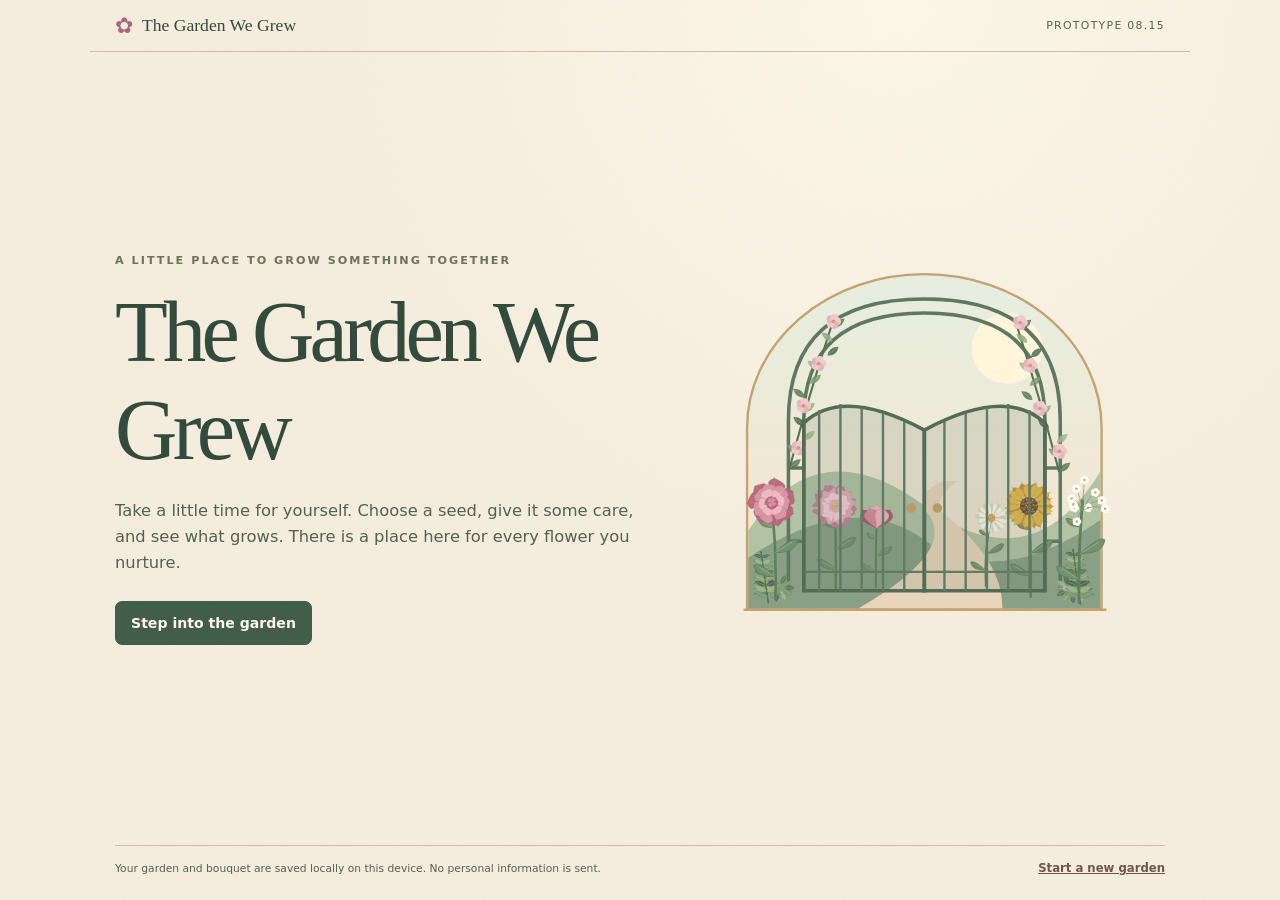
==== index.html @ 48869945 "Prototype 8.15: immediate paper preview and stable wrap rendering" ====
<!doctype html>
<html lang="en">
<head>
<meta charset="utf-8">
<meta name="viewport" content="width=device-width,initial-scale=1,viewport-fit=cover">
<meta name="theme-color" content="#f5edde">
<title>The Garden We Grew</title>
<link rel="stylesheet" href="styles/garden.css?v=8.9">
<link rel="stylesheet" href="styles/scenery.css?v=8.11">
<link rel="stylesheet" href="styles/greenhouse.css?v=8.15">
<link rel="stylesheet" href="styles/finale.css?v=8.14">
<link rel="stylesheet" href="styles/polish.css?v=8.2">
<script defer src="garden-model.js?v=8.15"></script>
<script defer src="garden-landscape.js?v=5"></script>
<script defer src="garden-scenes.js?v=8.14"></script>
<script defer src="garden.js?v=8.15"></script>
</head>
<body>
<header class="masthead"><span class="monogram" aria-hidden="true">✿</span><span data-copy="brand">The Garden We Grew</span><span class="edition">Prototype 08.15</span></header>
<main id="app" hidden>
<section id="gateIntro" class="intro">
<div class="intro-copy"><p class="kicker" data-copy="eyebrow"></p><h1 data-copy="title"></h1><p class="intro-description" data-copy="intro"></p><button type="button" id="openGate" class="button primary" aria-controls="gardenPath" aria-expanded="false" data-copy="enter"></button></div>
<div class="hero-art" aria-hidden="true">
<svg id="gateCamera" viewBox="0 0 360 330" xmlns="http://www.w3.org/2000/svg">
<defs><linearGradient id="sky" x2="0" y2="1"><stop stop-color="#e6eee0"/><stop offset="1" stop-color="#f6e4cc"/></linearGradient></defs>
<path d="M30 300V147a150 130 0 0 1 300 0v153Z" fill="url(#sky)" stroke="#c5a371" stroke-width="2"/>
<circle cx="250" cy="80" r="30" fill="#fff5db"/>
<path d="M31 234Q90 146 180 213T329 184V300H31Z" fill="#b2c3a4"/>
<path d="M31 257Q120 198 180 242T329 225V300H31Z" fill="#89a087"/>
<path d="M124 300Q211 250 181 217Q172 201 197 192L208 192Q184 210 198 221Q247 260 246 300Z" fill="#e9d6ba"/>
<g stroke="#607861" fill="none" stroke-width="3"><path d="M65 286V141Q65 38 180 38Q295 38 295 141V286"/><path d="M78 286V140Q78 50 180 50Q282 50 282 140V286"/><path d="M65 181H78M282 181H295M65 243H78M282 243H295"/></g>
<g id="heroFoliage"></g><g id="heroFlowers"></g><g id="heroVines"></g>
<g id="gateLeft" class="gate-door"><path d="M78 143Q111 112 180 149V285H78Z" fill="#506956" fill-opacity=".15" stroke="#526c56" stroke-width="3"/><path d="M78 269H180M91 132V285M109 127V285M127 130V285M145 135V285M163 142V285" stroke="#607a63" stroke-width="2"/><circle cx="169" cy="215" r="4" fill="#b99a65"/></g><g id="gateRight" class="gate-door"><path d="M180 149Q249 112 282 143V285H180Z" fill="#506956" fill-opacity=".15" stroke="#526c56" stroke-width="3"/><path d="M180 269H282M197 142V285M215 135V285M233 130V285M251 127V285M269 132V285" stroke="#607a63" stroke-width="2"/><circle cx="191" cy="215" r="4" fill="#b99a65"/></g>
<path d="M27 301H334" stroke="#c5a371" stroke-width="2"/>
</svg>
</div></section>
<div id="gardenJourney" hidden>
<section id="gardenPath" class="scene path-scene" tabindex="-1" aria-labelledby="pathTitle">
 <div class="scene-heading"><p class="kicker" data-copy="pathKicker"></p><h2 id="pathTitle" data-copy="pathTitle"></h2><p data-copy="pathIntro"></p></div>
 <div class="scene-picture"><svg id="pathCamera" viewBox="0 0 600 320" role="img" aria-label="A winding garden path leading to a glass greenhouse, with flowers growing beside it" xmlns="http://www.w3.org/2000/svg">
 <defs><filter id="pathPigment" x="-5%" y="-5%" width="110%" height="110%"><feTurbulence type="fractalNoise" baseFrequency=".022" numOctaves="1" result="noise"/><feDisplacementMap in="SourceGraphic" in2="noise" scale="2.2"/><feGaussianBlur stdDeviation=".18"/></filter><linearGradient id="pathSky" x2="0" y2="1"><stop stop-color="#e7eee1"/><stop offset="1" stop-color="#f6dfc9"/></linearGradient><linearGradient id="pathGround" x2="0" y2="1"><stop stop-color="#a9bb98"/><stop offset="1" stop-color="#789176"/></linearGradient></defs>
 <rect width="600" height="320" fill="url(#pathSky)"/><circle cx="452" cy="69" r="33" fill="#fff1ce"/><path d="M0 167Q110 78 228 157T600 132V320H0Z" fill="#c0cead"/><path d="M0 205Q175 130 301 190T600 175V320H0Z" fill="url(#pathGround)"/><path d="M235 320Q365 253 304 219Q270 197 336 172L360 172Q309 198 331 214Q415 250 415 320Z" fill="#e7d0ae"/><path d="M260 312L381 312M284 288L373 283M308 265L357 259M322 241L335 239" stroke="#bdab8c" stroke-width="1.5" opacity=".7"/>
 <!-- The existing greenhouse facade, seen in perspective at the far end of the path. -->
 <g id="distantGreenhouse" transform="translate(348 172) scale(.29) translate(-300 -241)"><ellipse cx="300" cy="240" rx="205" ry="13" fill="#617b5c" opacity=".15"/><path d="M105 235V98L300 35L495 98V235Z" fill="#dae8de" fill-opacity=".65" stroke="#607b68" stroke-width="5"/><path d="M105 98H495M300 35V98M148 84V235M202 66V235M251 51V235M349 51V235M398 66V235M452 84V235M105 145H495M105 190H495" stroke="#789683" stroke-width="2" fill="none"/><path d="M260 235V116H340V235M300 116V235" fill="#d2dfcd" stroke="#58755e" stroke-width="3"/><circle cx="289" cy="182" r="3" fill="#b69b6c"/><circle cx="310" cy="182" r="3" fill="#b69b6c"/><path d="M94 241H506" stroke="#b89d79" stroke-width="7"/></g>
 <g fill="#6e896b" stroke="#566e58" stroke-width="1.3"><path d="M38 233V103Q38 79 60 71Q76 49 98 74Q125 75 126 104Q138 132 110 148H82V233Z"/><path d="M497 225V108Q474 83 508 62Q527 32 553 58Q590 61 577 94Q590 122 551 137H529V225Z"/></g>
 <g id="pathFoliage"></g><g id="pathPlants"></g><g id="pathDecor"></g><g id="pathForeground"></g><g id="pathWash"></g>
 </svg><div id="pathEffects" class="scene-effects" aria-hidden="true"></div><div id="butterflyEffects" class="scene-effects" aria-hidden="true"></div></div>
 <div class="scene-caption"><p id="pathProgress" aria-live="polite"></p><a class="button secondary" href="#nursery" data-scene-go="nursery" data-copy="visitNursery"></a></div>
</section>
<section id="nursery" hidden tabindex="-1" class="section">
<div class="scene-navigation scene-back"><a class="button secondary" href="#gardenPath" data-scene-go="gardenPath" data-copy="backPath"></a></div>
<div class="section-head"><span class="chapter">I.</span><div><p class="kicker" data-copy="nurseryKicker"></p><h2 data-copy="nurseryTitle"></h2><p data-copy="nurseryIntro"></p></div></div>
<div class="progress"><span id="progressText"></span><progress id="progress" value="0" max="6" aria-label="Flowers in bloom"></progress></div>
<div id="plants" class="plant-grid"></div>
<div id="peachNursery" class="nursery-guide">
  <picture class="nursery-peach">
    <source media="(prefers-reduced-motion: reduce)" srcset="[data-uri]">
    <img id="peachSticker" src="https://media.tenor.com/ZQ7fGn4s3YwAAAAj/peach-goma-paw-paw.gif" alt="Peach raising her paw" width="238" height="202" loading="lazy" decoding="async" referrerpolicy="no-referrer" onerror="this.parentElement.hidden=true">
  </picture>
  <div class="nursery-speech"><p class="nursery-guide-name">Peach</p><p data-copy="peachNurseryInvite"></p><a id="visitGreenhouse" class="button secondary" href="#glassEntrance" data-scene-go="glassEntrance" data-copy="peachGreenhouseButton"></a></div>
</div>
</section>
<section id="glassEntrance" hidden tabindex="-1" class="scene greenhouse-scene" aria-labelledby="glassTitle"><div class="scene-heading"><p class="kicker" data-copy="glassKicker"></p><h2 id="glassTitle" data-copy="glassTitle"></h2><p data-copy="glassIntro"></p></div><div class="scene-picture"><svg viewBox="0 0 600 300" role="img" aria-label="A glass greenhouse surrounded by flowers" xmlns="http://www.w3.org/2000/svg"><defs><linearGradient id="glassSky" x2="0" y2="1"><stop stop-color="#e7efdd"/><stop offset="1" stop-color="#f7e6ce"/></linearGradient></defs><rect width="600" height="300" fill="url(#glassSky)"/><path d="M0 220Q150 167 300 216T600 206V300H0Z" fill="#acbd9e"/><path d="M240 300L273 223H327L365 300Z" fill="#dfc6a3"/><path d="M105 235V98L300 35L495 98V235Z" fill="#dae8de" fill-opacity=".65" stroke="#607b68" stroke-width="5"/><path d="M105 98H495M300 35V98M148 84V235M202 66V235M251 51V235M349 51V235M398 66V235M452 84V235M105 145H495M105 190H495" stroke="#789683" stroke-width="2" fill="none"/><path d="M260 235V116H340V235M300 116V235" fill="#d2dfcd" stroke="#58755e" stroke-width="3"/><circle cx="289" cy="182" r="3" fill="#b69b6c"/><circle cx="310" cy="182" r="3" fill="#b69b6c"/><path d="M94 241H506" stroke="#b89d79" stroke-width="7"/><g id="glassFoliage"></g><g id="glassPlants"></g><g id="glassVines"></g></svg></div><div class="scene-caption"><a class="button secondary" href="#nursery" data-scene-go="nursery" data-copy="backNursery"></a><a class="button" href="#greenhouse" data-scene-go="greenhouse" data-copy="enterGlass"></a></div></section>
<section id="greenhouse" hidden tabindex="-1" class="section">
<div class="scene-navigation scene-back"><a class="button secondary" href="#glassEntrance" data-scene-go="glassEntrance" data-copy="backGlass"></a></div>
<div class="section-head"><span class="chapter">II.</span><div><p class="kicker" data-copy="bouquetKicker"></p><h2 data-copy="bouquetTitle"></h2><p data-copy="bouquetIntro"></p></div></div>
<div class="live-workbench"><div class="florist-room"><svg class="room-backdrop" aria-hidden="true" xmlns="http://www.w3.org/2000/svg" viewBox="0 0 740 290" preserveAspectRatio="xMidYMid slice"><defs><linearGradient id="roomLight" x2="0" y2="1"><stop stop-color="#f7f2df"/><stop offset="1" stop-color="#c5d7be"/></linearGradient><linearGradient id="roomFloor" x2="0" y2="1"><stop stop-color="#e4d3b9"/><stop offset="1" stop-color="#bc9d7c"/></linearGradient></defs><rect width="740" height="290" fill="url(#roomLight)"/><path d="M0 235L370 198L740 235V290H0Z" fill="url(#roomFloor)"/><path d="M0 290L370 198L740 290M110 290L370 198L630 290M240 290L370 198L500 290M0 261H740" stroke="#a48c6c" stroke-width="1" opacity=".38" fill="none"/><g fill="#f1f2df" fill-opacity=".42" stroke="#789683" stroke-width="2"><path d="M42 207V62L370 8L698 62V207Z"/><path d="M42 62H698M370 8V207M125 49V207M207 36V207M289 22V207M451 22V207M533 36V207M615 49V207M42 108H698M42 158H698"/></g><g fill="#a0b797" opacity=".7"><path d="M45 186Q125 123 208 184T370 182T533 184T695 176V207H45Z"/></g><g stroke="#866f52" fill="#b59875"><path d="M22 184H260V195H22ZM28 195H38V263H28ZM244 195H254V263H244ZM480 184H718V195H480ZM486 195H496V263H486ZM702 195H712V263H702Z"/><path d="M255 232H485V246H255ZM268 246H282V285H268ZM458 246H472V285H458Z"/></g><g fill="#b77f64" stroke="#9b6f57"><path d="M51 159H97L91 184H57ZM124 162H167L161 184H130ZM191 157H237L231 184H197ZM503 159H549L543 184H509ZM573 161H616L610 184H579ZM644 158H690L684 184H650Z"/></g><g id="workroomFlowers"></g><g fill="none" stroke="#698968" stroke-width="2.2"><path d="M0 7Q64 60 122 20T247 15M740 7Q676 60 618 20T493 15"/></g><g fill="#72966e"><path d="M30 25Q9 3 4 19Q5 40 30 25M71 39Q49 20 52 39Q57 54 71 39M116 24Q99 4 94 22Q99 40 116 24M710 25Q731 3 736 19Q735 40 710 25M669 39Q691 20 688 39Q683 54 669 39M624 24Q641 4 646 22Q641 40 624 24"/></g><path d="M310 218L401 213L442 229L347 234Z" fill="#e9ddc5" stroke="#b19d7f"/><path d="M331 218L400 215M348 226L422 222" stroke="#c5a371"/><path d="M286 226Q300 204 316 225Q302 232 286 226Z" fill="#b16c83"/></svg><div id="bouquetArt" class="bouquet-art workbench-bouquet"></div></div><div class="workbench-status"><p id="bouquetCount" aria-live="polite"></p><p id="paperPreviewStatus" class="paper-preview-status" aria-live="polite" hidden data-copy="paperPreviewStatus"></p><button id="bouquetHelp" class="secondary help-button" type="button" data-copy="helpButton" aria-haspopup="dialog"></button><button id="editPosition" type="button" class="secondary edit-position" aria-pressed="false" data-copy="editPosition"></button></div><p id="positionHint" class="quiet" aria-live="polite"></p></div>
<div class="flower-tray"><h3 data-copy="trayTitle"></h3><p data-copy="trayHint"></p><div id="flowerTray" class="tray-grid"></div></div>
<div class="bouquet-workspace merged-workspace">
<div class="bouquet-controls"><p class="workbench-label" data-copy="workbenchLabel"></p><h3 data-copy="finishBouquetTitle"></h3><div class="position-panel"><label for="positionFlower" data-copy="positionFlower"></label><select id="positionFlower"></select><div class="position-grid"><button type="button" class="secondary" id="tiltLeft" data-copy="tiltLeft"></button><button type="button" class="secondary" id="tiltRight" data-copy="tiltRight"></button><button type="button" class="secondary" id="raiseFlower" data-copy="raiseFlower"></button><button type="button" class="secondary" id="lowerFlower" data-copy="lowerFlower"></button></div><div class="history-controls"><button type="button" class="secondary" id="resetFlower" data-copy="resetFlower"></button><button type="button" class="secondary" id="autoArrange" data-copy="autoArrange"></button><button type="button" class="secondary" id="undoBouquet" data-copy="undoBouquet"></button><button type="button" class="secondary" id="redoBouquet" data-copy="redoBouquet"></button></div><p class="quiet" data-copy="historyHint"></p></div><label for="wrap" data-copy="wrapLabel"></label><select id="wrap"></select><label for="paperStyle" data-copy="paperStyleLabel"></label><select id="paperStyle"></select><label for="ribbon" data-copy="ribbonLabel"></label><select id="ribbon"></select><label for="ribbonStyle" data-copy="ribbonStyleLabel"></label><select id="ribbonStyle"></select><label class="check"><input type="checkbox" id="greenery"><span data-copy="greeneryLabel"></span></label><button type="button" id="wrapBouquet" class="wrap-button" aria-pressed="false" data-copy="wrapButton"></button><p id="wrapStatus" class="quiet" aria-live="polite"></p><div class="button-row"><button type="button" id="png" data-copy="savePng"></button><button type="button" id="svg" class="secondary" data-copy="saveSvg"></button></div><p class="quiet" data-copy="exportHint"></p></div></div>
<div class="scene-navigation scene-next"><a class="button" href="#finalGarden" data-scene-go="finalGarden" data-copy="visitBench"></a></div>
</section>
<section id="finalGarden" hidden tabindex="-1" class="scene final-scene" aria-labelledby="finalTitle"><div class="scene-navigation scene-back"><a class="button secondary" href="#greenhouse" data-scene-go="greenhouse" data-copy="returnBouquet"></a><a class="button secondary" href="#nursery" data-scene-go="nursery" data-copy="backNursery"></a></div><div class="scene-heading"><p class="kicker" data-copy="finalKicker"></p><h2 id="finalTitle" data-copy="finalTitle"></h2><p data-copy="finalIntro"></p></div><div class="scene-picture"><svg viewBox="0 0 600 330" role="img" aria-label="A garden bench underneath a flowering tree at sunset" xmlns="http://www.w3.org/2000/svg"><defs><filter id="finalPigment" x="-5%" y="-5%" width="110%" height="110%"><feTurbulence type="fractalNoise" baseFrequency=".022" numOctaves="1" result="noise"/><feDisplacementMap in="SourceGraphic" in2="noise" scale="2.2"/><feGaussianBlur stdDeviation=".18"/></filter><radialGradient id="sunHalo"><stop stop-color="#fff4cd" stop-opacity=".64"/><stop offset="1" stop-color="#fff4cd" stop-opacity="0"/></radialGradient><linearGradient id="finalSky" x2="0" y2="1"><stop stop-color="#b8c4bc"/><stop offset=".7" stop-color="#f0d4ba"/><stop offset="1" stop-color="#f9e8cd"/></linearGradient></defs><rect width="600" height="330" fill="url(#finalSky)"/><circle cx="439" cy="115" r="85" fill="url(#sunHalo)"/><circle cx="439" cy="115" r="37" fill="#ffedbe"/><path d="M0 232Q165 152 314 220T600 204V330H0Z" fill="#92a889"/><path d="M0 282Q150 248 300 281T600 271V330H0Z" fill="#779176"/><path d="M160 281Q184 202 171 145Q156 110 118 87L126 78Q173 97 188 132Q202 91 247 76L255 85Q206 112 205 159L199 281Z" fill="#806c52"/><g id="finalFoliage"></g><g id="treeBlooms"></g><ellipse cx="319" cy="303" rx="91" ry="11" fill="#52634d" opacity=".22"/><path d="M225 304Q302 292 409 301L430 330H208Z" fill="#d7c6a6" opacity=".65"/><g stroke="#4f6250" stroke-width="4" stroke-linecap="round" fill="none"><path d="M246 270L239 303M386 270L395 303M247 270Q228 264 237 249M387 270Q406 264 397 249M239 303Q234 294 243 289M395 303Q400 294 391 289"/></g><g fill="#ae8966" stroke="#745b45" stroke-width="1.2"><path d="M241 239Q317 231 394 239L391 248H244Z"/><rect x="244" y="251" width="147" height="7" rx="2"/><rect x="244" y="261" width="147" height="7" rx="2"/><path d="M244 271H391L404 281H231Z"/></g><g id="benchEnvelope" visibility="hidden" transform="translate(340 269) rotate(-7)"><rect x="-18" y="-9" width="36" height="19" rx="1" fill="#f7e9d1" stroke="#bba17d"/><path d="M-18 -9L0 4L18 -9" fill="#efe0c6" stroke="#bba17d" stroke-width=".7"/><circle cx="0" cy="3" r="3" fill="#b47783"/></g><g fill="#f3c9c9" opacity=".8"><ellipse cx="226" cy="303" rx="3" ry="1.5" transform="rotate(20 226 303)"/><ellipse cx="412" cy="311" rx="3.3" ry="1.5"/><ellipse cx="280" cy="319" rx="3" ry="1.5" transform="rotate(-30 280 319)"/></g><g id="finalPlants"></g><g id="finalForeground"></g><g id="finalWash"></g></svg><div id="finalEffects" class="scene-effects" aria-hidden="true"></div></div><div id="letterStation" class="letter-station"><p class="kicker" data-copy="letterStationLabel"></p><div id="finalBloomMeter" class="final-bloom-meter" aria-hidden="true"></div><p id="letterProgress" class="letter-progress"></p><p id="letterStatus" aria-live="polite"></p><button id="openLetter" type="button" class="envelope-button" aria-expanded="false" aria-controls="gardenLetter" disabled><span class="envelope-art" aria-hidden="true"><svg viewBox="0 0 300 200" xmlns="http://www.w3.org/2000/svg"><defs><linearGradient id="envelopePaper" x1="0" y1="0" x2="1" y2="1"><stop stop-color="#fff7e7"/><stop offset="1" stop-color="#e6cfac"/></linearGradient><linearGradient id="sealPaint" x2="1" y2="1"><stop stop-color="#cf9aa6"/><stop offset="1" stop-color="#966477"/></linearGradient></defs><ellipse cx="150" cy="179" rx="112" ry="9" fill="#9d8064" opacity=".13"/><rect x="32" y="43" width="236" height="130" rx="5" fill="url(#envelopePaper)" stroke="#b99e77"/><g class="envelope-insert"><rect x="53" y="50" width="194" height="104" rx="3" fill="#fffaf0" stroke="#cbb48e"/><path d="M73 65H227M73 69H227M80 86H220M80 93H207M80 100H216" fill="none" stroke="#d9c7a7" stroke-width="1.4"/><path d="M143 71Q128 60 142 57Q148 58 150 63Q153 56 160 57Q173 61 157 73L150 78Z" fill="#c98b9c" opacity=".7"/></g><path d="M32 48L150 127L268 48V169Q268 173 263 173H37Q32 173 32 169Z" fill="#f1e1c7" stroke="#b99e77"/><path d="M32 171L150 94L268 171" fill="#f6e9d5" stroke="#b99e77"/><g class="envelope-flap"><path d="M32 44H268L150 132Z" fill="url(#envelopePaper)" stroke="#b99e77" stroke-linejoin="round"/><path d="M40 48L150 125L260 48" fill="none" stroke="#d0b994" stroke-width=".9"/></g><g class="envelope-seal"><circle cx="150" cy="127" r="20" fill="#9f6b7c" opacity=".18" transform="translate(0 3)"/><path d="M150 106Q157 106 161 111Q170 112 171 121Q175 130 168 136Q164 146 153 146Q142 150 135 142Q125 137 129 125Q126 114 138 109Z" fill="url(#sealPaint)" stroke="#a57485"/><circle cx="150" cy="127" r="13" fill="none" stroke="#f0ccd1" stroke-opacity=".55"/><path d="M150 136Q131 123 143 119Q148 118 150 124Q153 118 158 119Q170 123 150 136Z" fill="#f6d7da"/></g><g class="envelope-lock" transform="translate(150 127)" fill="none" stroke="#80684e" stroke-width="2.5"><rect x="-8" y="-1" width="16" height="13" rx="2" fill="#f5e6cf"/><path d="M-5 -1V-6A5 5 0 0 1 5 -6V-1"/></g></svg></span><span id="envelopeLabel" data-copy="openLetter"></span></button></div><dialog id="letterDialog" class="letter-dialog" aria-labelledby="letterHeading"><article id="gardenLetter" class="garden-letter letter-paper" hidden tabindex="-1" aria-labelledby="letterHeading"><div class="letter-botanical" id="letterBotanical" aria-hidden="true"></div><p class="kicker" data-copy="letterStationLabel"></p><h3 id="letterHeading" data-copy="letterHeading"></h3><p class="letter-body" data-copy="letterBody"></p><p class="signature" data-copy="letterSign"></p><div class="letter-actions"><button id="closeLetter" type="button" class="secondary" data-copy="closeLetter"></button><a class="button secondary" href="#greenhouse" data-scene-go="greenhouse" data-copy="returnBouquet"></a></div></article></dialog><section id="gardenClosing" class="closing" hidden><span class="closing-mark" aria-hidden="true">❦</span><h2 data-copy="closingTitle"></h2><p data-copy="closing"></p></section>
</section>
</div>
<footer><p data-copy="privacy"></p><button type="button" class="text-button" id="reset" data-copy="reset"></button></footer>
</main>
<dialog id="helpDialog" class="help-dialog" aria-labelledby="helpTitle"><div class="help-heading"><picture class="help-peach"><source media="(prefers-reduced-motion: reduce)" srcset="[data-uri]"><img src="https://media.tenor.com/ZQ7fGn4s3YwAAAAj/peach-goma-paw-paw.gif" alt="Peach raising her paw" width="238" height="202" loading="lazy" decoding="async" referrerpolicy="no-referrer" onerror="this.parentElement.hidden=true"></picture><div><p class="kicker">Peach</p><h2 id="helpTitle" data-copy="helpTitle"></h2></div></div><p data-copy="helpIntro"></p><ol class="help-steps"><li data-copy="helpAdd"></li><li data-copy="helpArrange"></li><li data-copy="helpPosition"></li><li data-copy="helpFinish"></li></ol><button id="closeHelp" type="button" data-copy="helpClose" autofocus></button></dialog>
<p id="loading" class="loading" role="status">Opening the garden…</p>
<p id="notice" class="notice" role="status" aria-live="polite"></p>
<noscript><p class="loading">This interactive prototype needs JavaScript.</p></noscript>
</body></html>
---- styles/garden.css ----
:root{--ivory:#f5edde;--paper:#fffaf0;--blush:#dda3ae;--sage:#98ad91;--forest:#425d49;--gold:#c5a371;--ink:#334b3c;--muted:#626e5d;--line:#d9cbb5;--shadow:0 12px 40px #50664a12}
*{box-sizing:border-box}html{scroll-behavior:smooth}body{margin:0;color:var(--ink);background:radial-gradient(ellipse at 70% 0,#fdf7e9 0,transparent 45%),var(--ivory);font-family:system-ui,-apple-system,Segoe UI,sans-serif;line-height:1.6;overflow-wrap:break-word}body:before{content:"";position:fixed;inset:0;pointer-events:none;opacity:.12;background-image:url("data:image/svg+xml,%3Csvg xmlns='http://www.w3.org/2000/svg' width='180' height='180'%3E%3Cfilter id='n'%3E%3CfeTurbulence type='fractalNoise' baseFrequency='.65' numOctaves='3' stitchTiles='stitch'/%3E%3C/filter%3E%3Crect width='100%25' height='100%25' filter='url(%23n)' opacity='.24'/%3E%3C/svg%3E");z-index:-1}[hidden]{display:none!important}button,select{font:inherit}button,.button,select{min-height:44px;border-radius:7px}button,.button{display:inline-flex;align-items:center;justify-content:center;background:var(--forest);color:#fffaf0;border:1px solid var(--forest);font-size:.88rem;font-weight:600;padding:10px 15px;cursor:pointer;text-decoration:none;line-height:1.3;text-align:center}button:disabled{opacity:.48;cursor:not-allowed}button.secondary,.button.secondary{background:transparent;color:var(--forest);border-color:#819782}button:not(:disabled):hover,.button:hover{filter:brightness(1.08)}button:focus-visible,a:focus-visible,select:focus-visible,input:focus-visible{outline:3px solid #8c5f6d;outline-offset:3px}h1,h2,h3{font-family:Georgia,'Times New Roman',serif;font-weight:400;line-height:1.14;margin:0 0 12px}h1{font-size:clamp(2.7rem,7vw,5.4rem);letter-spacing:-.055em}h2{font-size:clamp(1.9rem,4.5vw,3.1rem);letter-spacing:-.025em}h3{font-size:1.3rem}p{margin:0 0 15px}.masthead{display:flex;align-items:center;gap:9px;max-width:1100px;margin:auto;padding:23px 25px;border-bottom:1px solid var(--line);font:1.1rem Georgia,serif}.monogram{color:#a76a7c;font-size:1.4rem}.edition{margin-left:auto;font:10px system-ui,sans-serif;text-transform:uppercase;letter-spacing:.12em;color:var(--muted)}main{max-width:1100px;margin:auto;padding:0 25px 30px}.intro{display:grid;grid-template-columns:1.05fr .95fr;align-items:center;gap:38px;min-height:430px;padding:45px 0 65px}.intro-copy{max-width:540px}.kicker{font-size:.7rem;text-transform:uppercase;letter-spacing:.18em;color:#6d7357;font-weight:650;margin-bottom:13px}.intro-description{max-width:35em;font-size:1.02rem;color:var(--muted);margin:18px 0 25px}.hero-art svg{display:block;width:100%;max-height:390px}.section{padding:40px 0 55px;border-top:1px solid var(--line);scroll-margin-top:20px}.section-head{display:flex;gap:20px;align-items:flex-start;margin-bottom:22px}.section-head p:last-child{color:var(--muted);max-width:46em;margin-bottom:0}.chapter{font:italic 2.1rem Georgia,serif;color:#a47b66}.progress{display:flex;align-items:center;gap:15px;font-size:.82rem;margin-bottom:20px;color:var(--muted)}progress{width:min(240px,48%);height:8px;accent-color:var(--forest)}.plant-grid{display:grid;grid-template-columns:repeat(3,minmax(0,1fr));gap:16px}.plant-card{display:flex;flex-direction:column;background:#fffaf1a8;border:1px solid var(--line);border-radius:100px 100px 9px 9px;padding:14px 17px 18px;text-align:center;box-shadow:var(--shadow);min-width:0}.plant-art{background:radial-gradient(ellipse at 50% 35%,#fffdf7,transparent 70%);height:190px;display:grid;place-items:center}.plant-art svg{width:100%;height:100%;max-width:210px;overflow:visible}.plant-card h3{margin:5px 0}.species-meaning{font-size:.75rem;color:#866757;font-style:italic}.stage{font-size:.75rem;color:var(--muted);margin:8px 0}.stage-meter{display:flex;justify-content:center;gap:5px;margin:0 0 12px}.stage-meter i{width:15px;height:3px;background:#ddd2bd;border-radius:3px}.stage-meter i.filled{background:#789474}.plant-message{font-family:Georgia,serif;font-size:.96rem;margin:4px 0 12px;white-space:pre-wrap}.plant-card .action{margin-top:auto;width:100%}.bouquet-workspace{display:grid;grid-template-columns:1.15fr .85fr;gap:25px;align-items:start}.bouquet-paper{background:#fffaf2;border:1px solid var(--line);padding:18px;border-radius:130px 130px 12px 12px;box-shadow:var(--shadow);text-align:center}.bouquet-art svg{width:100%;height:auto;max-height:420px;display:block}.bouquet-paper p{font-size:.8rem;color:var(--muted);margin-bottom:5px}.bouquet-controls{padding:20px 0}.bouquet-controls>p{color:var(--muted);font-size:.85rem}.bouquet-controls label:not(.check){display:block;font-size:.8rem;font-weight:600;margin:12px 0 5px}.bouquet-controls select{width:100%;border:1px solid var(--line);background:var(--paper);color:var(--ink);padding:8px 10px}.check{display:flex;align-items:center;gap:8px;min-height:44px;font-size:.88rem}.check input{width:20px;height:20px;accent-color:var(--forest)}.button-row{display:flex;flex-wrap:wrap;gap:8px;margin:14px 0}.button-row button{flex:1}.arrangement-row{display:flex;align-items:center;gap:5px;border-bottom:1px solid var(--line);padding:6px 0}.arrangement-row span{flex:1;font-size:.88rem}.arrangement-row button{padding:6px 9px;min-width:44px;background:transparent;color:var(--forest);border-color:var(--line)}.quiet{font-size:.76rem!important}.closing{text-align:center;padding:45px 10px;background:#e8eadb80;border:1px solid var(--line);border-radius:140px 140px 6px 6px;margin-bottom:35px}.closing p{max-width:35em;margin:auto;white-space:pre-wrap;color:var(--muted)}.closing-mark{font-size:2rem;color:#aa7783}footer{display:flex;align-items:center;justify-content:space-between;gap:20px;font-size:.73rem;color:var(--muted)}footer p{margin:0}.text-button{background:transparent;border:none;color:#6d574c;text-decoration:underline;padding:5px 0;flex-shrink:0}.notice{position:fixed;bottom:max(14px,env(safe-area-inset-bottom));left:50%;transform:translateX(-50%);width:max-content;max-width:calc(100% - 28px);padding:10px 16px;background:#354f3f;color:white;border-radius:7px;box-shadow:var(--shadow);font-size:.85rem;margin:0;z-index:20}.notice:empty{display:none}.loading{padding:50px 20px;text-align:center}.growth-reveal{animation:unfold .45s ease both;transform-origin:center bottom}@keyframes unfold{from{opacity:.5;transform:scale(.92)}to{opacity:1;transform:scale(1)}}
@media(max-width:750px){main{padding:0 18px 24px}.masthead{padding:15px 18px}.intro{grid-template-columns:1fr;gap:15px;padding:35px 0 35px;min-height:0}.intro-copy{text-align:center;margin:auto}.intro-description{margin:15px auto 20px}.hero-art svg{max-height:245px}.section{padding:28px 0 38px}.section-head{gap:10px}.chapter{font-size:1.7rem}.plant-grid{grid-template-columns:repeat(2,minmax(0,1fr));gap:10px}.plant-card{padding:10px 10px 12px;border-radius:75px 75px 8px 8px}.plant-art{height:145px}.plant-card h3{font-size:1.12rem}.plant-message{font-size:.86rem}.bouquet-workspace{grid-template-columns:1fr;gap:10px}.bouquet-paper{max-width:480px;width:100%;margin:auto;padding:10px}.bouquet-art svg{max-height:370px}.bouquet-controls{padding:12px 0}.closing{padding:35px 18px}footer{align-items:flex-start}}@media(max-width:360px){.plant-grid{grid-template-columns:1fr}.plant-card{max-width:300px;width:100%;margin:auto}.plant-art{height:175px}}@media(prefers-reduced-motion:reduce){html{scroll-behavior:auto}*,*::before,*::after{animation:none!important;transition:none!important}}

/* 8.8: Peach's invitation below the nursery, outside the dynamic plant grid. */
.nursery-guide{display:flex;align-items:center;justify-content:center;gap:18px;max-width:620px;margin:36px auto 0;padding:0 6px}.nursery-peach{display:block;width:clamp(94px,24vw,154px);height:auto;flex:none}.nursery-speech{position:relative;min-width:0;background:var(--paper);border:1px solid var(--line);border-radius:18px;padding:16px 20px;box-shadow:var(--shadow)}.nursery-speech:before{content:"";position:absolute;left:-7px;top:42%;width:12px;height:12px;background:var(--paper);border-left:1px solid var(--line);border-bottom:1px solid var(--line);transform:rotate(45deg)}.nursery-speech p{margin:0 0 12px}.nursery-speech .nursery-guide-name{font:italic 1.15rem Georgia,serif;color:#a76a7c;margin-bottom:5px}.nursery-speech .button{max-width:100%}#glassEntrance{scroll-margin-top:20px}@media(max-width:420px){.nursery-guide{gap:12px;margin-top:25px}.nursery-speech{padding:13px}.nursery-speech .button{font-size:.8rem;padding:9px 10px}}

/* 8.9: original Peach sticker; preserve the speech and navigation if media is unavailable. */
.nursery-peach img{display:block;width:100%;height:auto;object-fit:contain}@media(prefers-reduced-motion:reduce){.nursery-peach{display:none}.nursery-speech:before{display:none}}
---- styles/scenery.css ----
/* Scene layout and motion: original project styling.
   Petal/firefly drift adapted from yZhanWeather src/conf.js, MIT.
   Copyright (c) 2023 馒头饭. Full notice: vendor/yZhanWeather/LICENSE. */
#gateLeft,#gateRight{transform-box:fill-box;transition:transform .78s cubic-bezier(.25,.75,.24,1),opacity .7s ease;transform-origin:center}
.gate-open #gateLeft{transform:translateX(-18px) scaleX(.18);transform-origin:left center;opacity:.75}
.gate-open #gateRight{transform:translateX(18px) scaleX(.18);transform-origin:right center;opacity:.75}
/* Walkthrough uses the entrance and path SVG cameras; never transform the entire journey. */
#gardenJourney:not([hidden]){animation:none}
#openGate[aria-disabled="true"]{cursor:wait}
/* Keep the destination frame calm until the pullback has settled. */
.gate-arriving #gardenPath .scene-effects{visibility:hidden}
@keyframes journey-arrive{from{opacity:0;transform:translateY(8px)}to{opacity:1;transform:none}}
.scene{margin:0 0 38px;padding:25px 0 0;border-top:1px solid var(--line);scroll-margin-top:12px}
.scene-heading{text-align:center;max-width:600px;margin:0 auto 20px}.scene-heading p:last-child{color:var(--muted);max-width:35em;margin:auto}
.scene-picture{position:relative;overflow:hidden;border:1px solid #bba987;border-radius:120px 120px 9px 9px;background:#dbe5d0;box-shadow:var(--shadow);max-width:850px;margin:0 auto}
.scene-picture svg{display:block;width:100%;height:auto;max-height:450px}
.scene-caption{display:flex;flex-wrap:wrap;align-items:center;justify-content:center;gap:10px 18px;margin:18px 0 0;text-align:center;color:var(--muted);font-size:.85rem}
.scene-caption p{margin:0}.scene-effects{position:absolute;inset:0;overflow:hidden;pointer-events:none;user-select:none}
.scene-effects i{position:absolute;left:var(--x);display:block;animation-play-state:paused}
.scene-visible .scene-effects i{animation-play-state:running}
.motion-paused .scene-effects i{animation-play-state:paused!important}
.ambient-petal{top:-12px;width:9px;height:6px;border-radius:50% 0;background:linear-gradient(to right,#dba2b1,#fff1e7);animation:scene-petal var(--duration) linear var(--delay) infinite}
@keyframes scene-petal{from{opacity:.85;transform:translate(0,-12px) rotate(0)}to{opacity:.2;transform:translate(var(--drift),480px) rotate(45deg)}}
.ambient-firefly{top:55%;width:5px;height:5px;border-radius:50%;background:#fff1ab;box-shadow:0 0 8px #fff4ab;animation:scene-firefly var(--duration) ease-in-out var(--delay) infinite alternate}
@keyframes scene-firefly{from{opacity:.1;transform:translateY(45px) rotate(55deg) skew(5deg,5deg)}to{opacity:.9;transform:translate(var(--drift),-65px) rotate(45deg)}}
.garden-letter{margin:25px auto;max-width:580px;background:#fffaf0;border:1px solid #c5a371;box-shadow:var(--shadow);padding:32px 40px;border-radius:5px;text-align:center;animation:journey-arrive .5s ease both}
.garden-letter p{white-space:pre-wrap;line-height:1.85;font-family:Georgia,serif;color:#53634f}.garden-letter .signature{font-style:italic;color:#996f75;margin-top:22px}
.growth-reveal svg{animation:unfold .45s ease both;transform-origin:center bottom}
@media(max-width:750px){.scene{margin-bottom:25px}.scene-picture{border-radius:75px 75px 8px 8px}.scene-heading{margin-bottom:14px}.garden-letter{padding:26px 20px}.scene-caption{gap:9px}}
@media(prefers-reduced-motion:reduce){.scene-effects{display:none}#gateLeft,#gateRight{transition:none}.garden-letter,#gardenJourney,.growth-reveal svg{animation:none!important}}

/* Prototype 05: limited butterfly effect adapted from yZhanWeather's two-wing
   CSS approach, pinned revision 9f3eb3d41910740319813c4f87011880ea1c5978. */
.ambient-butterfly{top:30%;width:22px;height:17px;animation:butterfly-flight var(--duration) ease-in-out var(--delay) infinite alternate;opacity:.78}
.ambient-butterfly span{position:absolute;top:1px;width:11px;height:15px;background:linear-gradient(135deg,#fff6da,#d6a2b3);border-radius:80% 80% 40% 80%;box-shadow:inset 0 0 0 1px #b48785a0;animation:wing-beat .48s ease-in-out infinite alternate}
.ambient-butterfly span:first-child{left:0;transform-origin:right center}.ambient-butterfly span:last-child{right:0;transform-origin:left center;border-radius:80% 80% 80% 40%}.ambient-butterfly:after{content:"";position:absolute;left:10px;top:4px;width:2px;height:10px;background:#806a59;border-radius:2px}
@keyframes wing-beat{from{transform:scaleX(.38)}to{transform:scaleX(1)}}@keyframes butterfly-flight{from{transform:translate(-15px,20px) rotate(-12deg)}to{transform:translate(var(--drift),-35px) rotate(16deg)}}
.scene-effects .ambient-butterfly span{animation-play-state:paused}.scene-visible .scene-effects .ambient-butterfly span{animation-play-state:running}.motion-paused .scene-effects .ambient-butterfly span{animation-play-state:paused!important}
@media(max-width:750px){.ambient-butterfly{width:18px;height:14px}.ambient-butterfly span{width:9px;height:12px}.ambient-butterfly:after{left:8px;height:8px}}
@media(prefers-reduced-motion:reduce){.scene-effects .ambient-butterfly,.scene-effects .ambient-butterfly span{animation:none!important}}

/* 8.10: one visible chapter at a time; never transform an entire page. */
.scene-navigation{display:flex;align-items:center;flex-wrap:wrap;gap:10px;margin:0 0 20px}.scene-next{justify-content:center;margin:32px 0 0}.scene-leaving{animation:chapter-leave .24s ease-in both;pointer-events:none}.scene-entering{animation:chapter-enter .42s ease-out both}@keyframes chapter-leave{from{opacity:1}to{opacity:0}}@keyframes chapter-enter{from{opacity:0}to{opacity:1}}@media(prefers-reduced-motion:reduce){.scene-leaving,.scene-entering{animation:none!important}}

/* 8.11: a fixed viewport app, not a scrolling document. Only dense chapter contents may scroll. */
html{height:100%;overflow:hidden;overscroll-behavior:none;scroll-behavior:auto!important}
body{position:fixed;inset:0;width:100%;height:100%;height:100dvh;margin:0;display:flex;flex-direction:column;overflow:hidden;overscroll-behavior:none}
body>.masthead{flex:0 0 auto;width:100%;margin:0 auto;padding-top:max(12px,env(safe-area-inset-top));padding-bottom:12px}
#app{display:flex;flex-direction:column;flex:1 1 0;min-height:0;width:100%;margin:0 auto;padding-bottom:max(8px,env(safe-area-inset-bottom));overflow:hidden}
#app>footer{flex:0 0 auto;margin-top:0;padding:5px 0;border-top:1px solid var(--line);gap:8px;font-size:.67rem;align-items:center}
#app>footer p{margin:0;min-width:0;flex:1}
#app>footer #reset{min-height:36px;font-size:.73rem;max-width:45%;flex:0 0 auto}
#gateIntro{flex:1 1 0;min-height:0;min-width:0;overflow:auto;overscroll-behavior:contain;padding-block:clamp(10px,3vh,40px)}
#gardenJourney{flex:1 1 0;min-height:0;min-width:0;overflow:hidden;position:relative}
#gardenJourney>section{height:100%;min-height:0;min-width:0;margin:0;padding:16px 5px 22px;scroll-margin:0;border-top:0;outline-offset:-3px}
#gardenJourney>#nursery,#gardenJourney>#greenhouse,#gardenJourney>#finalGarden{overflow-y:auto;overflow-x:hidden;overscroll-behavior:contain;scrollbar-gutter:stable;scroll-padding-block:12px}
#gardenJourney>#gardenPath,#gardenJourney>#glassEntrance{display:grid;grid-template-rows:auto minmax(0,450px) auto;align-content:center;justify-items:center;gap:clamp(8px,2vh,18px);overflow:hidden;padding:10px 5px 14px}
#gardenPath .scene-heading,#glassEntrance .scene-heading{margin:0 auto;min-width:0}
#gardenPath .scene-picture,#glassEntrance .scene-picture{display:flex;align-items:center;justify-content:center;width:100%;min-height:0;max-height:450px;align-self:center;height:100%;margin:0 auto}
#gardenPath .scene-picture svg,#glassEntrance .scene-picture svg{width:100%;height:100%;max-height:100%;min-height:0;display:block}
#gardenPath .scene-caption,#glassEntrance .scene-caption{margin:0;min-width:0}
#finalGarden #gardenClosing{margin:28px 0 0}
@media(max-width:750px){#app{padding-inline:12px}body>.masthead{padding-inline:12px}#gateIntro{gap:8px;align-content:center}#gateIntro .hero-art svg{max-height:clamp(110px,30dvh,245px)}#gateIntro h1{font-size:clamp(2rem,8vw,3.4rem)}#gateIntro .intro-description{margin:8px auto 14px}#gardenPath .scene-heading h2,#glassEntrance .scene-heading h2{font-size:clamp(1.5rem,6vw,2.25rem)}#gardenPath .scene-heading .kicker,#glassEntrance .scene-heading .kicker{margin-bottom:5px}#gardenPath .scene-heading p:last-child,#glassEntrance .scene-heading p:last-child{font-size:.85rem;line-height:1.4}#app>footer{flex-wrap:nowrap}#app>footer #reset{white-space:normal}}
/* Extreme short/zoomed viewports: permit chapter-local access rather than clipping controls. */
@media(max-height:420px){#gardenJourney>#gardenPath,#gardenJourney>#glassEntrance{grid-template-rows:auto minmax(110px,1fr) auto;align-content:start;overflow-y:auto;overscroll-behavior:contain}#gateIntro{align-content:start}}
---- styles/greenhouse.css ----
/* Original greenhouse interior, florist tray and wrapping choreography. */
.florist-room{overflow:hidden;border:1px solid #bba987;border-radius:100px 100px 8px 8px;background:#e9edda;box-shadow:var(--shadow);margin:0 0 24px}.florist-room svg{display:block;width:100%;height:auto}
.flower-tray{border:1px solid var(--line);background:#fffbf2a0;border-radius:12px;padding:18px 20px;margin:0 0 24px}.flower-tray h3{margin-bottom:4px}.flower-tray p{color:var(--muted);font-size:.83rem;margin-bottom:12px}
.tray-grid{display:grid;grid-template-columns:repeat(6,minmax(0,1fr));gap:8px}.tray-flower{display:flex;flex-direction:column;justify-content:flex-start;gap:3px;min-width:0;padding:7px 4px;background:#fffaf0;color:var(--forest);border-color:#cbbb9e;font-weight:400}.tray-flower:disabled{opacity:.68}.tray-art{height:76px;width:100%;pointer-events:none}.tray-art svg{height:100%;width:100%;display:block}.tray-name{font-family:Georgia,serif;font-size:.8rem;line-height:1.15}.tray-state{font-size:.66rem;color:#766b57;line-height:1.2}.tray-flower:not(:disabled):hover{background:#e5eadb}
.bouquet-paper{border-radius:110px 110px 12px 12px;padding:14px;background:#fffaf2;position:sticky;top:12px}.bouquet-art svg{max-height:495px}.workbench-label{font-size:.69rem!important;text-transform:uppercase;letter-spacing:.18em;color:#8a775d!important}.wrap-button{width:100%;margin-top:8px;background:#61795d;border-color:#61795d}#wrapStatus{margin:7px 0 4px;min-height:1.6em}
.wrap-sequence .wrap-back{animation:paper-back .48s ease-out both;transform-box:fill-box;transform-origin:center bottom}.wrap-sequence .wrap-left{animation:fold-left .63s .25s cubic-bezier(.22,.7,.26,1) both;transform-box:fill-box;transform-origin:bottom right}.wrap-sequence .wrap-right{animation:fold-right .63s .45s cubic-bezier(.22,.7,.26,1) both;transform-box:fill-box;transform-origin:bottom left}.wrap-sequence .wrap-tie{animation:tie-ribbon .52s 1s cubic-bezier(.2,.9,.3,1.2) both;transform-box:fill-box;transform-origin:center}
@keyframes paper-back{from{opacity:0;transform:translateY(20px) scale(.83)}to{opacity:1;transform:none}}@keyframes fold-left{from{opacity:0;transform:rotate(-23deg) translate(-22px,8px)}to{opacity:1;transform:none}}@keyframes fold-right{from{opacity:0;transform:rotate(23deg) translate(22px,8px)}to{opacity:1;transform:none}}@keyframes tie-ribbon{from{opacity:0;transform:scale(.35)}to{opacity:1;transform:scale(1)}}
@media(max-width:750px){.florist-room{border-radius:65px 65px 7px 7px;margin-bottom:16px}.flower-tray{padding:12px;margin-bottom:14px}.tray-grid{grid-template-columns:repeat(3,minmax(0,1fr));gap:7px}.tray-art{height:65px}.bouquet-paper{position:static;border-radius:85px 85px 10px 10px;padding:8px}.bouquet-art svg{max-height:390px}.bouquet-controls{padding-top:8px}}
@media(prefers-reduced-motion:reduce){.wrap-sequence .wrap-back,.wrap-sequence .wrap-left,.wrap-sequence .wrap-right,.wrap-sequence .wrap-tie{animation:none!important}}

/* Prototype 07: explicit touch editing surface and keyboard alternatives. */
.edit-position{margin:4px auto 6px;min-width:145px}.bouquet-paper #positionHint{min-height:2.5em;margin:4px auto;max-width:36em}.position-mode{touch-action:none;user-select:none;-webkit-user-select:none;cursor:grab}.position-mode svg,.position-mode .flower-handle{touch-action:none}.position-mode:active{cursor:grabbing}.flower-handle{cursor:grab;pointer-events:all}.handle-ring{fill:#fffaf0;fill-opacity:.86;stroke:#56765c;stroke-width:1.8}.handle-cross{fill:none;stroke:#56765c;stroke-width:1.8;stroke-linecap:round;pointer-events:none}.flower-handle.selected .handle-ring{fill:#eed9d8;stroke:#985d75;stroke-width:2.4}.position-panel{border:1px solid var(--line);border-radius:9px;padding:10px 12px;margin:16px 0;background:#fffaf180}.position-panel label{margin-top:0!important}.position-grid,.history-controls{display:grid;grid-template-columns:repeat(2,minmax(0,1fr));gap:7px;margin:9px 0}.position-grid button,.history-controls button{padding:8px;font-size:.78rem;min-height:44px;white-space:normal}.position-panel p{margin:8px 0 0;color:var(--muted)}

/* 8.12: live bouquet inside the greenhouse, with one combined flower tray. */
.live-workbench{--room-height:clamp(190px,35dvh,330px);position:sticky;top:0;z-index:3;background:var(--ivory);padding:6px 0 10px;margin:0 0 14px;text-align:center;border-bottom:1px solid var(--line)}
.live-workbench .florist-room{position:relative;height:var(--room-height);width:100%;max-width:calc(var(--room-height)*2.5517);margin:0 auto 8px;isolation:isolate}
.live-workbench .room-backdrop{position:absolute;inset:0;width:100%;height:100%;display:block;pointer-events:none}
.live-workbench .workbench-bouquet{position:absolute;top:14.7%;left:50%;height:85%;width:auto;aspect-ratio:400/440;transform:translateX(-50%);z-index:1;pointer-events:none}
.live-workbench .workbench-bouquet svg{width:100%;height:100%;max-height:none;display:block;overflow:visible}
.live-workbench .workbench-bouquet.position-mode{pointer-events:auto}
.workbench-status{display:flex;justify-content:center;align-items:center;flex-wrap:wrap;gap:6px 14px}.workbench-status p{margin:0;font-size:.82rem;color:var(--muted)}.workbench-status .edit-position{margin:0;min-height:44px}.live-workbench #positionHint{margin:5px 0 0;color:var(--muted)}
#flowerTray{grid-template-columns:repeat(6,minmax(0,1fr))}.tray-flower{border:1px solid var(--line);border-radius:8px;align-items:center;text-align:center;gap:4px;padding:7px 4px}.tray-selected{background:#e9eddd;border-color:#a1ad91}.tray-flower .tray-arrange{display:grid;grid-template-columns:repeat(3,minmax(0,1fr));gap:3px;width:100%;margin-top:auto}.tray-flower .tray-arrange button{padding:5px 0;min-width:0;min-height:44px;font-size:1rem}.tray-flower .tray-add{width:100%;margin-top:auto;min-height:44px;padding:5px 2px;font-size:.75rem}.tray-flower .tray-name{font-size:.88rem}.tray-flower .tray-state{min-height:1.2em}.merged-workspace{display:block!important}.merged-workspace .bouquet-controls{max-width:680px;margin:0 auto}
@media(max-width:750px){#flowerTray{grid-template-columns:repeat(2,minmax(0,1fr))}.tray-flower{padding:7px 8px}.tray-flower .tray-arrange{gap:5px}.live-workbench{--room-height:clamp(155px,31dvh,255px)}.live-workbench #positionHint{font-size:.68rem!important}.live-workbench .florist-room{border-radius:65px 65px 7px 7px}.workbench-status{gap:5px 8px}.workbench-status .edit-position{min-width:0;font-size:.78rem;padding:7px 9px}}
@media(max-height:520px){.live-workbench{position:relative;top:auto}}

/* 8.13: make the pinned preview an opaque, edge-to-edge mask of its scrollport.
   Move the section's visual gutters to its children, not the sticky containing block. */
#gardenJourney>#greenhouse{padding-top:0;padding-inline:0;isolation:isolate;background:var(--ivory)}
#greenhouse>.scene-back{margin:16px 5px 20px}
#greenhouse>.section-head,#greenhouse>.flower-tray,#greenhouse>.merged-workspace,#greenhouse>.scene-next{margin-inline:5px}
#greenhouse>.live-workbench{box-sizing:border-box;width:100%;margin-inline:0;top:0;padding-inline:5px;background-color:var(--ivory);isolation:isolate;z-index:5}
/* Extend the opaque background to the scrollport's top edge, including subpixel rounding.
   No pointer events: positioning handles and preview controls stay interactive. */
#greenhouse>.live-workbench::before{content:"";position:absolute;inset:-2px 0 0;background:var(--ivory);z-index:-1;pointer-events:none}
@media(max-height:520px){#greenhouse>.live-workbench{top:auto}#greenhouse>.live-workbench::before{inset:0}}

/* 8.14: optional Peach tutorial; native dialog keeps focus and scrolling local. */
.help-button{font-size:.73rem;min-height:44px;padding:6px 9px}.help-dialog{width:min(92vw,520px);max-height:85dvh;overflow:auto;overscroll-behavior:contain;border:1px solid var(--line);border-radius:18px;padding:20px;color:var(--ink);background:var(--paper);box-shadow:0 20px 70px #3b4d4050}.help-dialog::backdrop{background:#334b3c88}.help-heading{display:flex;gap:14px;align-items:center;margin-bottom:12px}.help-heading h2{font-size:1.5rem;margin:0}.help-heading .kicker{margin:0 0 5px}.help-peach{flex:none;width:85px}.help-peach img{width:100%;height:auto;display:block}.help-steps{padding-left:22px;margin:12px 0 18px}.help-steps li{margin:0 0 11px;font-size:.87rem}.help-dialog #closeHelp{width:100%}.tray-selected .tray-add{margin-top:2px}@media(prefers-reduced-motion:reduce){.help-peach{display:none}}

/* 8.15: paint completed SVG wrapping layers directly, with no compositor-dependent transforms. */
#bouquetArt .wrap-back,#bouquetArt .wrap-left,#bouquetArt .wrap-right,#bouquetArt .wrap-tie{animation:none!important;opacity:1!important;transform:none!important}
.workbench-status .paper-preview-status{flex-basis:100%;font-size:.72rem;color:var(--forest);font-weight:600}
---- styles/finale.css ----
/* Prototype 06: original envelope and botanical stationery. */
.letter-station{text-align:center;max-width:470px;margin:25px auto 15px;padding:20px 12px 8px}.letter-station>.kicker{margin-bottom:9px}.final-bloom-meter{display:flex;justify-content:center;gap:7px;margin:9px 0}.final-bloom{display:inline-flex;width:27px;height:27px;padding:3px;border:1px solid #d2c4ab;border-radius:50%;color:#bdc4ad;background:#f9f4e8}.final-bloom svg{display:block;width:100%;height:100%}.final-bloom.bloomed{color:#c58c9c;border-color:#cfa3ac;background:#fae9e9}.letter-progress{font-size:.75rem;color:var(--muted);margin-bottom:8px}#letterStatus{font-family:Georgia,serif;color:#655d4d;line-height:1.65;margin:0 0 10px}.envelope-button{display:flex;flex-direction:column;align-items:center;gap:0;margin:auto;width:min(100%,300px);padding:0 8px 12px;background:transparent!important;border:none;color:var(--forest);box-shadow:none;font-family:Georgia,serif;font-size:1rem}.envelope-button:disabled{opacity:.68;cursor:not-allowed}.envelope-button:not(:disabled):hover{filter:none}.envelope-art{display:block;width:100%;perspective:650px;overflow:visible}.envelope-art svg{display:block;width:100%;height:auto;overflow:visible}.envelope-flap{transform-box:fill-box;transform-origin:top center;transition:transform .52s ease}.envelope-insert{transform:translateY(0);transition:transform .55s .32s ease}.envelope-seal{transition:opacity .2s ease,transform .28s ease;transform-box:fill-box;transform-origin:center}.letter-ready .envelope-lock{display:none}.letter-station:not(.letter-ready) .envelope-seal{opacity:0}.letter-opening .envelope-flap,.letter-open .envelope-flap{transform:scaleY(-.83);opacity:.82}.letter-opening .envelope-seal,.letter-open .envelope-seal{opacity:0;transform:scale(.55)}.letter-opening .envelope-insert,.letter-open .envelope-insert{transform:translateY(-36px)}.letter-opening .envelope-button{cursor:default}.letter-paper{position:relative;text-align:left;margin:22px auto 42px;padding:36px 40px 30px;background:repeating-linear-gradient(0deg,#fdf7eb 0,#fdf7eb 24px,#fdf7eb 25px);border:1px solid #c7ae86;border-radius:3px;box-shadow:0 15px 38px #6b584321;animation:paper-unfold .55s cubic-bezier(.22,.74,.32,1) both;transform-origin:top center}.letter-paper:before{position:absolute;content:"";inset:9px;border:1px solid #d9c4a2;pointer-events:none}.letter-paper>.kicker{text-align:center;font-size:.65rem;position:relative;margin:0 0 18px;color:#78664f}.letter-botanical{width:100px;margin:0 auto 12px}.letter-botanical svg{display:block;width:100%;height:auto;overflow:visible}.letter-paper h3{font-size:1.85rem;color:#52684f;margin-bottom:18px}.letter-paper .letter-body{font-size:1.08rem;line-height:1.9;white-space:pre-wrap;overflow-wrap:anywhere;color:#4c594b}.letter-paper .signature{font-size:1.15rem;text-align:right;color:#926879}.letter-actions{display:flex;flex-wrap:wrap;justify-content:center;gap:8px;margin-top:26px;position:relative}.letter-actions>*{min-height:44px;flex:1 1 145px;font-family:system-ui,sans-serif;font-size:.8rem}.letter-paper:focus{outline:2px solid #a98474;outline-offset:4px}@keyframes paper-unfold{from{opacity:0;transform:translateY(-16px) scaleY(.88)}to{opacity:1;transform:none}}@media(max-width:750px){.letter-station{margin-top:14px;padding-top:10px}.letter-paper{padding:27px 23px 24px}.letter-paper .letter-body{font-size:1rem;line-height:1.85}.letter-paper h3{font-size:1.6rem}.letter-actions>*{flex-basis:120px}}@media(prefers-reduced-motion:reduce){.letter-paper,.envelope-flap,.envelope-insert,.envelope-seal{animation:none!important;transition:none!important}}

/* 8.14: separate unseal, pull and full-size reading states. */
.letter-unsealed .envelope-flap,.letter-extracting .envelope-flap{transform:scaleY(-.83);opacity:.82}.letter-unsealed .envelope-seal,.letter-extracting .envelope-seal{opacity:0;transform:scale(.55)}.letter-unsealed .envelope-insert{transform:translateY(-36px)}.letter-extracting .envelope-insert{transform:translateY(-115px);opacity:0;transition:transform .46s ease-in,opacity .46s ease-in}.letter-dialog{width:min(94vw,620px);max-height:90dvh;padding:0;border:0;background:transparent;overflow:auto;overscroll-behavior:contain;border-radius:4px;color:var(--ink)}.letter-dialog::backdrop{background:#37453899}.letter-dialog[open]{animation:letter-arrival .42s cubic-bezier(.22,.74,.32,1) both}.letter-dialog .letter-paper{margin:0;max-width:none;animation:none;box-shadow:none;outline:none}.letter-dialog .letter-paper:focus{outline:none}@keyframes letter-arrival{from{opacity:0;transform:translateY(25px) scale(.78)}to{opacity:1;transform:none}}@media(prefers-reduced-motion:reduce){.letter-dialog[open],.letter-extracting .envelope-insert{animation:none!important;transition:none!important}}
---- styles/polish.css ----
/* Prototype 08 — responsive and readability refinements. Original project styles. */
:root{--muted:#53624f;--line:#cdbda3;--shadow:0 12px 36px #425d4914}
.masthead{flex-wrap:wrap}.masthead>span:nth-child(2){min-width:0;overflow-wrap:anywhere}.edition{font-size:.68rem}
.intro-copy,.hero-art,.bouquet-controls,.bouquet-paper,.position-panel{min-width:0}
.intro{grid-template-columns:minmax(0,1.05fr) minmax(0,.95fr)}
.bouquet-workspace{grid-template-columns:minmax(0,1.15fr) minmax(0,.85fr)}
.scene-heading h2,.section-head h2{color:#3e5844}.section-head .kicker,.scene-heading .kicker{color:#5a6a50}
.scene-picture,.florist-room{border-color:#c4ad88;box-shadow:0 0 0 4px #fff7e7,0 13px 34px #53644714}
.plant-card{background:linear-gradient(160deg,#fffaf1,#f8f0e3);border-color:#cdbda3}.plant-message{color:#3e5545}.plant-card .species-meaning{color:#765746}
.button:focus-visible,button:focus-visible,select:focus-visible,input:focus-visible{outline:3px solid #8e526e;outline-offset:3px}
.arrangement-row span{min-width:0;overflow-wrap:anywhere}.position-panel select,.bouquet-controls select{max-width:100%;font-size:16px}.tray-flower{overflow:hidden}.tray-name{overflow-wrap:anywhere}.tray-state{color:#655a47}
.button-row button{min-width:0}.letter-paper .letter-body{color:#364c3c}.letter-paper .signature{color:#7c4e64}
@media(max-width:750px){.intro,.bouquet-workspace{grid-template-columns:minmax(0,1fr)}.masthead{gap:6px}.edition{font-size:.63rem}.scene-picture,.florist-room{box-shadow:0 0 0 2px #fff7e7,0 8px 22px #53644714}.plant-card .action{padding-inline:8px}.position-grid,.history-controls{gap:8px}.bouquet-controls{padding-inline:1px}.letter-actions>*{min-width:0}footer{flex-wrap:wrap}}
@media(max-width:360px){.masthead .edition{margin-left:0}.position-panel{padding-inline:8px}.arrangement-row{gap:4px}.arrangement-row button{padding-inline:6px}.letter-paper{padding-inline:19px}}
@media(prefers-reduced-motion:reduce){html{scroll-behavior:auto}}

/* Status announcements never intercept interaction with underlying controls. */
.notice{pointer-events:none}

/* Prevent intrinsic SVG dimensions from overflowing the reserved nursery/tray artwork area. */
.plant-art,.tray-art{display:flex;align-items:center;justify-content:center;min-width:0;min-height:0;flex:none;overflow:hidden}
.plant-art svg,.tray-art svg{display:block;flex:0 1 auto;width:100%;height:100%;min-width:0;min-height:0;max-height:100%;overflow:hidden}
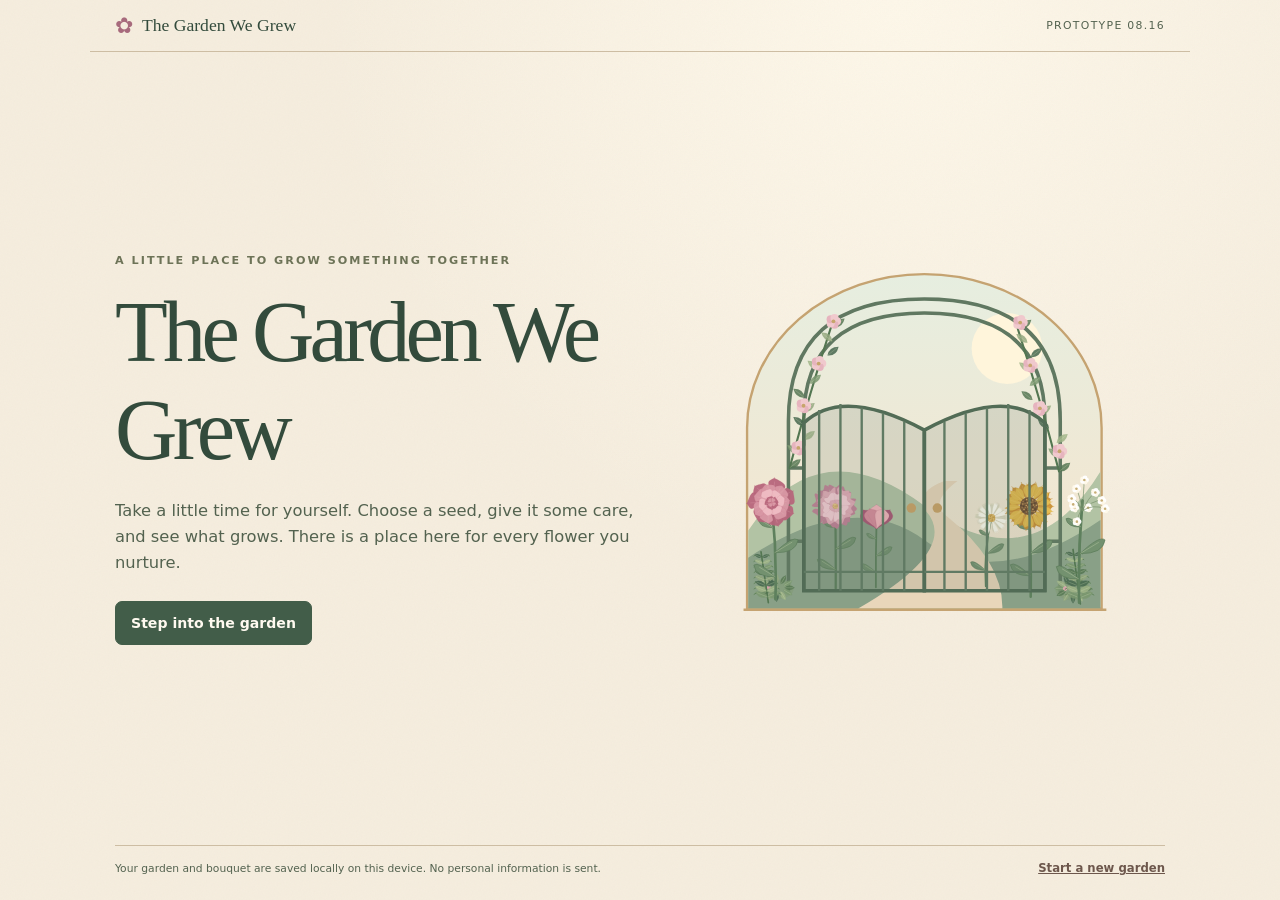
==== commit eda4464d: "Prototype 8.16: full-screen petal curtain between garden scenes" ====
--- a/index.html
+++ b/index.html
@@ -6,17 +6,17 @@
 <meta name="theme-color" content="#f5edde">
 <title>The Garden We Grew</title>
 <link rel="stylesheet" href="styles/garden.css?v=8.9">
-<link rel="stylesheet" href="styles/scenery.css?v=8.11">
+<link rel="stylesheet" href="styles/scenery.css?v=8.16">
 <link rel="stylesheet" href="styles/greenhouse.css?v=8.15">
 <link rel="stylesheet" href="styles/finale.css?v=8.14">
 <link rel="stylesheet" href="styles/polish.css?v=8.2">
 <script defer src="garden-model.js?v=8.15"></script>
 <script defer src="garden-landscape.js?v=5"></script>
-<script defer src="garden-scenes.js?v=8.14"></script>
+<script defer src="garden-scenes.js?v=8.16"></script>
 <script defer src="garden.js?v=8.15"></script>
 </head>
 <body>
-<header class="masthead"><span class="monogram" aria-hidden="true">✿</span><span data-copy="brand">The Garden We Grew</span><span class="edition">Prototype 08.15</span></header>
+<header class="masthead"><span class="monogram" aria-hidden="true">✿</span><span data-copy="brand">The Garden We Grew</span><span class="edition">Prototype 08.16</span></header>
 <main id="app" hidden>
 <section id="gateIntro" class="intro">
 <div class="intro-copy"><p class="kicker" data-copy="eyebrow"></p><h1 data-copy="title"></h1><p class="intro-description" data-copy="intro"></p><button type="button" id="openGate" class="button primary" aria-controls="gardenPath" aria-expanded="false" data-copy="enter"></button></div>
@@ -78,5 +78,6 @@
 <dialog id="helpDialog" class="help-dialog" aria-labelledby="helpTitle"><div class="help-heading"><picture class="help-peach"><source media="(prefers-reduced-motion: reduce)" srcset="[data-uri]"><img src="https://media.tenor.com/ZQ7fGn4s3YwAAAAj/peach-goma-paw-paw.gif" alt="Peach raising her paw" width="238" height="202" loading="lazy" decoding="async" referrerpolicy="no-referrer" onerror="this.parentElement.hidden=true"></picture><div><p class="kicker">Peach</p><h2 id="helpTitle" data-copy="helpTitle"></h2></div></div><p data-copy="helpIntro"></p><ol class="help-steps"><li data-copy="helpAdd"></li><li data-copy="helpArrange"></li><li data-copy="helpPosition"></li><li data-copy="helpFinish"></li></ol><button id="closeHelp" type="button" data-copy="helpClose" autofocus></button></dialog>
 <p id="loading" class="loading" role="status">Opening the garden…</p>
 <p id="notice" class="notice" role="status" aria-live="polite"></p>
+<div id="petalTransition" class="petal-transition" aria-hidden="true" hidden><div class="petal-veil"></div><div id="transitionPetals" class="transition-petals"></div></div>
 <noscript><p class="loading">This interactive prototype needs JavaScript.</p></noscript>
 </body></html>
--- a/styles/scenery.css
+++ b/styles/scenery.css
@@ -63,3 +63,20 @@
 @media(max-width:750px){#app{padding-inline:12px}body>.masthead{padding-inline:12px}#gateIntro{gap:8px;align-content:center}#gateIntro .hero-art svg{max-height:clamp(110px,30dvh,245px)}#gateIntro h1{font-size:clamp(2rem,8vw,3.4rem)}#gateIntro .intro-description{margin:8px auto 14px}#gardenPath .scene-heading h2,#glassEntrance .scene-heading h2{font-size:clamp(1.5rem,6vw,2.25rem)}#gardenPath .scene-heading .kicker,#glassEntrance .scene-heading .kicker{margin-bottom:5px}#gardenPath .scene-heading p:last-child,#glassEntrance .scene-heading p:last-child{font-size:.85rem;line-height:1.4}#app>footer{flex-wrap:nowrap}#app>footer #reset{white-space:normal}}
 /* Extreme short/zoomed viewports: permit chapter-local access rather than clipping controls. */
 @media(max-height:420px){#gardenJourney>#gardenPath,#gardenJourney>#glassEntrance{grid-template-rows:auto minmax(110px,1fr) auto;align-content:start;overflow-y:auto;overscroll-behavior:contain}#gateIntro{align-content:start}}
+
+/* 8.16: screen-wide petal curtain. Ordinary DOM shapes, no SVG filter, canvas,
+   external assets, or continuous animation loop. The opaque veil conceals the swap. */
+.petal-transition{position:fixed;inset:0;z-index:1000;overflow:hidden;pointer-events:auto;touch-action:none;isolation:isolate}
+.petal-veil,.transition-petals{position:absolute;inset:0;overflow:hidden;pointer-events:none}
+.petal-veil{background:#f4dbdc;opacity:1}
+.transition-petal{position:absolute;display:block;left:var(--x);top:var(--y);width:clamp(48px,var(--size),180px);aspect-ratio:.76;border-radius:62% 38% 68% 32% / 58% 28% 72% 42%;background:linear-gradient(145deg,#fff2e5 0%,var(--color) 48%,var(--color) 82%);border:1px solid #b7798c30;transform:translate(-50%,-50%) rotate(var(--rot));opacity:1}
+.transition-petal:nth-child(3n){border-radius:48% 52% 64% 36% / 31% 42% 58% 69%;background:linear-gradient(165deg,#fff0e8,var(--color) 58%,#d29bab)}
+.transition-petal:nth-child(4n){width:clamp(65px,23vmin,210px)}
+.petal-transition[data-phase="covering"] .petal-veil{animation:petal-veil-in .54s ease-in-out both}
+.petal-transition[data-phase="covering"] .transition-petal{animation:petal-sweep-in .44s var(--delay) cubic-bezier(.18,.68,.32,1) both}
+.petal-transition[data-phase="revealing"] .petal-veil{animation:petal-veil-out .54s ease-in-out both}
+.petal-transition[data-phase="revealing"] .transition-petal{animation:petal-sweep-out .44s var(--delay) ease-in both}
+@keyframes petal-veil-in{0%,20%{opacity:0}100%{opacity:1}}@keyframes petal-veil-out{0%{opacity:1}100%{opacity:0}}
+@keyframes petal-sweep-in{from{opacity:0;transform:translate(-115vw,-45vh) rotate(calc(var(--rot) - 150deg)) scale(.7)}to{opacity:1;transform:translate(-50%,-50%) rotate(var(--rot)) scale(1)}}
+@keyframes petal-sweep-out{from{opacity:1;transform:translate(-50%,-50%) rotate(var(--rot)) scale(1)}to{opacity:0;transform:translate(110vw,50vh) rotate(calc(var(--rot) + 140deg)) scale(.7)}}
+@media(prefers-reduced-motion:reduce){.petal-transition{display:none!important}}
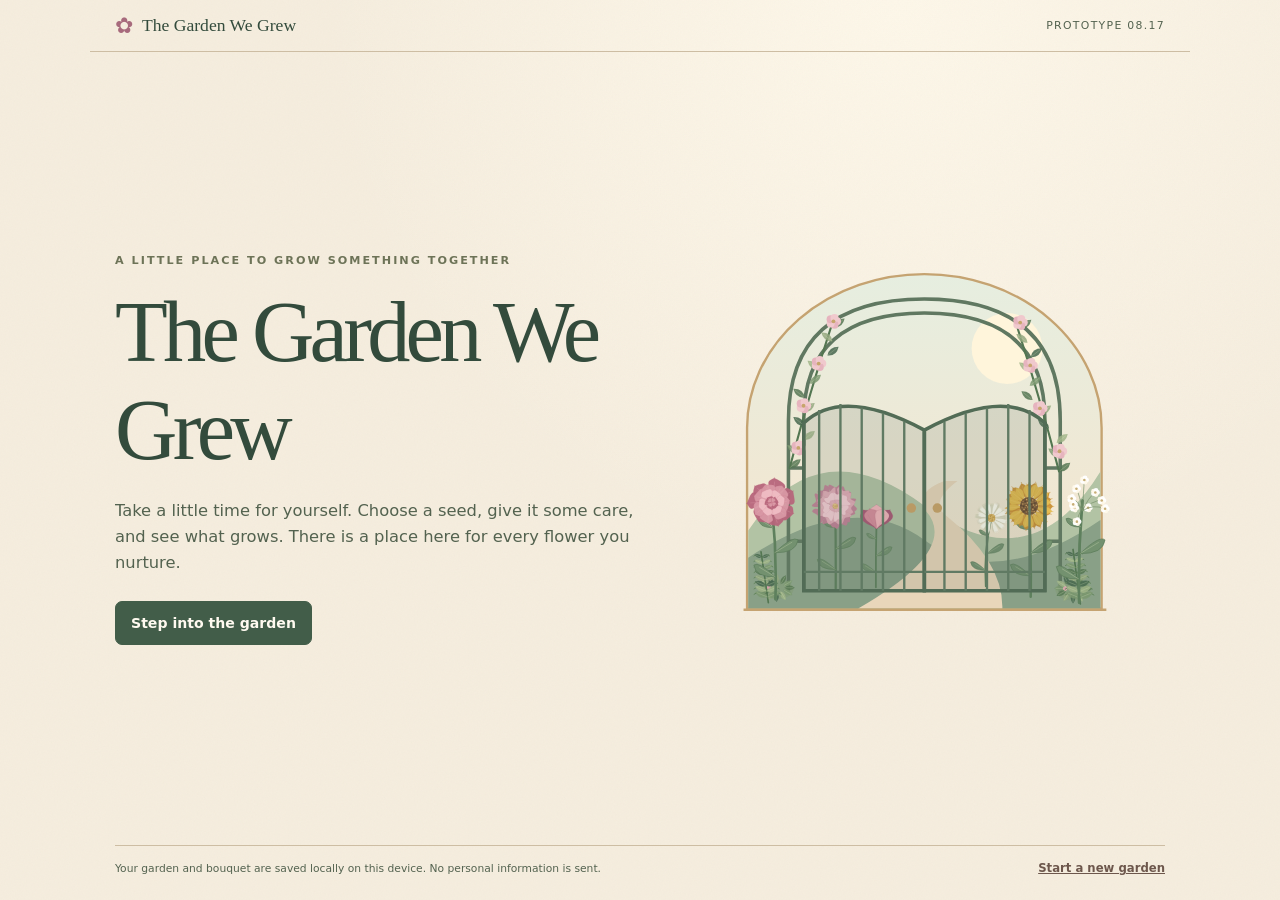
==== commit 439e4ea2: "Prototype 8.17: Peach guides visitors through interactive greenhouse doors" ====
--- a/index.html
+++ b/index.html
@@ -6,17 +6,17 @@
 <meta name="theme-color" content="#f5edde">
 <title>The Garden We Grew</title>
 <link rel="stylesheet" href="styles/garden.css?v=8.9">
-<link rel="stylesheet" href="styles/scenery.css?v=8.16">
+<link rel="stylesheet" href="styles/scenery.css?v=8.17">
 <link rel="stylesheet" href="styles/greenhouse.css?v=8.15">
 <link rel="stylesheet" href="styles/finale.css?v=8.14">
 <link rel="stylesheet" href="styles/polish.css?v=8.2">
 <script defer src="garden-model.js?v=8.15"></script>
 <script defer src="garden-landscape.js?v=5"></script>
-<script defer src="garden-scenes.js?v=8.16"></script>
+<script defer src="garden-scenes.js?v=8.17"></script>
 <script defer src="garden.js?v=8.15"></script>
 </head>
 <body>
-<header class="masthead"><span class="monogram" aria-hidden="true">✿</span><span data-copy="brand">The Garden We Grew</span><span class="edition">Prototype 08.16</span></header>
+<header class="masthead"><span class="monogram" aria-hidden="true">✿</span><span data-copy="brand">The Garden We Grew</span><span class="edition">Prototype 08.17</span></header>
 <main id="app" hidden>
 <section id="gateIntro" class="intro">
 <div class="intro-copy"><p class="kicker" data-copy="eyebrow"></p><h1 data-copy="title"></h1><p class="intro-description" data-copy="intro"></p><button type="button" id="openGate" class="button primary" aria-controls="gardenPath" aria-expanded="false" data-copy="enter"></button></div>
@@ -60,7 +60,7 @@
   <div class="nursery-speech"><p class="nursery-guide-name">Peach</p><p data-copy="peachNurseryInvite"></p><a id="visitGreenhouse" class="button secondary" href="#glassEntrance" data-scene-go="glassEntrance" data-copy="peachGreenhouseButton"></a></div>
 </div>
 </section>
-<section id="glassEntrance" hidden tabindex="-1" class="scene greenhouse-scene" aria-labelledby="glassTitle"><div class="scene-heading"><p class="kicker" data-copy="glassKicker"></p><h2 id="glassTitle" data-copy="glassTitle"></h2><p data-copy="glassIntro"></p></div><div class="scene-picture"><svg viewBox="0 0 600 300" role="img" aria-label="A glass greenhouse surrounded by flowers" xmlns="http://www.w3.org/2000/svg"><defs><linearGradient id="glassSky" x2="0" y2="1"><stop stop-color="#e7efdd"/><stop offset="1" stop-color="#f7e6ce"/></linearGradient></defs><rect width="600" height="300" fill="url(#glassSky)"/><path d="M0 220Q150 167 300 216T600 206V300H0Z" fill="#acbd9e"/><path d="M240 300L273 223H327L365 300Z" fill="#dfc6a3"/><path d="M105 235V98L300 35L495 98V235Z" fill="#dae8de" fill-opacity=".65" stroke="#607b68" stroke-width="5"/><path d="M105 98H495M300 35V98M148 84V235M202 66V235M251 51V235M349 51V235M398 66V235M452 84V235M105 145H495M105 190H495" stroke="#789683" stroke-width="2" fill="none"/><path d="M260 235V116H340V235M300 116V235" fill="#d2dfcd" stroke="#58755e" stroke-width="3"/><circle cx="289" cy="182" r="3" fill="#b69b6c"/><circle cx="310" cy="182" r="3" fill="#b69b6c"/><path d="M94 241H506" stroke="#b89d79" stroke-width="7"/><g id="glassFoliage"></g><g id="glassPlants"></g><g id="glassVines"></g></svg></div><div class="scene-caption"><a class="button secondary" href="#nursery" data-scene-go="nursery" data-copy="backNursery"></a><a class="button" href="#greenhouse" data-scene-go="greenhouse" data-copy="enterGlass"></a></div></section>
+<section id="glassEntrance" hidden tabindex="-1" class="scene greenhouse-scene" aria-labelledby="glassTitle"><div class="scene-heading"><p class="kicker" data-copy="glassKicker"></p><h2 id="glassTitle" data-copy="glassTitle"></h2><p data-copy="glassIntro"></p></div><div class="glass-arrival"><div class="scene-picture"><svg viewBox="0 0 600 300" role="group" aria-label="A glass greenhouse surrounded by flowers" xmlns="http://www.w3.org/2000/svg"><defs><linearGradient id="glassSky" x2="0" y2="1"><stop stop-color="#e7efdd"/><stop offset="1" stop-color="#f7e6ce"/></linearGradient></defs><rect width="600" height="300" fill="url(#glassSky)"/><path d="M0 220Q150 167 300 216T600 206V300H0Z" fill="#acbd9e"/><path d="M240 300L273 223H327L365 300Z" fill="#dfc6a3"/><path d="M105 235V98L300 35L495 98V235Z" fill="#dae8de" fill-opacity=".65" stroke="#607b68" stroke-width="5"/><path d="M105 98H495M300 35V98M148 84V235M202 66V235M251 51V235M349 51V235M398 66V235M452 84V235M105 145H495M105 190H495" stroke="#789683" stroke-width="2" fill="none"/><path d="M260 235V116H340V235Z" fill="#647b63" stroke="#58755e" stroke-width="3"/><path d="M94 241H506" stroke="#b89d79" stroke-width="7"/><g id="glassFoliage"></g><g id="glassPlants"></g><g id="glassVines"></g><a id="glassDoor" class="glass-door-link" href="#greenhouse" data-scene-go="greenhouse" aria-label="Open the greenhouse doors" tabindex="0"><title>Open the greenhouse doors</title><g id="glassDoorLeft"><path d="M260 235V116H300V235Z" fill="#d2dfcd" stroke="#58755e" stroke-width="3"/><path d="M266 123H294V174H266Z" fill="#e8efdf" fill-opacity=".62" stroke="#789683"/><circle cx="289" cy="182" r="3" fill="#b69b6c"/></g><g id="glassDoorRight"><path d="M300 235V116H340V235Z" fill="#d2dfcd" stroke="#58755e" stroke-width="3"/><path d="M306 123H334V174H306Z" fill="#e8efdf" fill-opacity=".62" stroke="#789683"/><circle cx="310" cy="182" r="3" fill="#b69b6c"/></g><rect class="glass-door-hit" x="250" y="108" width="100" height="134" rx="3" fill="transparent" stroke="transparent" stroke-width="3"/></a></svg></div><div id="peachGlassGuide" class="glass-guide"><picture class="glass-peach"><source media="(prefers-reduced-motion: reduce)" srcset="[data-uri]"><img id="glassPeachSticker" src="https://media.tenor.com/ZQ7fGn4s3YwAAAAj/peach-goma-paw-paw.gif" alt="Peach raising her paw" width="238" height="202" loading="lazy" decoding="async" referrerpolicy="no-referrer" onerror="this.parentElement.hidden=true"></picture><div class="glass-speech"><p class="glass-speaker">Peach</p><p data-copy="peachGlassInvite"></p></div></div></div><div class="scene-caption"><a class="button secondary" href="#nursery" data-scene-go="nursery" data-copy="backNursery"></a></div></section>
 <section id="greenhouse" hidden tabindex="-1" class="section">
 <div class="scene-navigation scene-back"><a class="button secondary" href="#glassEntrance" data-scene-go="glassEntrance" data-copy="backGlass"></a></div>
 <div class="section-head"><span class="chapter">II.</span><div><p class="kicker" data-copy="bouquetKicker"></p><h2 data-copy="bouquetTitle"></h2><p data-copy="bouquetIntro"></p></div></div>
--- a/styles/scenery.css
+++ b/styles/scenery.css
@@ -80,3 +80,16 @@
 @keyframes petal-sweep-in{from{opacity:0;transform:translate(-115vw,-45vh) rotate(calc(var(--rot) - 150deg)) scale(.7)}to{opacity:1;transform:translate(-50%,-50%) rotate(var(--rot)) scale(1)}}
 @keyframes petal-sweep-out{from{opacity:1;transform:translate(-50%,-50%) rotate(var(--rot)) scale(1)}to{opacity:0;transform:translate(110vw,50vh) rotate(calc(var(--rot) + 140deg)) scale(.7)}}
 @media(prefers-reduced-motion:reduce){.petal-transition{display:none!important}}
+
+/* 8.17: the greenhouse entrance is the actual interactive door, not a caption button. */
+#gardenJourney>#glassEntrance{grid-template-rows:auto minmax(0,1fr) auto;align-content:stretch}
+.glass-arrival{display:grid;grid-template-columns:minmax(0,1fr) minmax(135px,210px);align-items:center;gap:clamp(8px,2vw,20px);width:100%;max-width:1060px;min-width:0;min-height:0;height:100%}
+#glassEntrance .glass-arrival>.scene-picture{height:100%;max-height:450px;min-height:0;max-width:850px}
+.glass-guide{display:flex;flex-direction:column;align-items:center;gap:7px;min-width:0}
+.glass-peach{display:block;width:min(100%,115px);flex:none}.glass-peach img{display:block;width:100%;height:auto;max-height:100px;object-fit:contain}
+.glass-speech{background:var(--paper);border:1px solid var(--line);border-radius:13px;padding:10px 12px;min-width:0;color:var(--muted);font-size:.85rem;line-height:1.4}.glass-speech p{margin:0}.glass-speech .glass-speaker{font:italic 1.05rem Georgia,serif;color:#a76a7c;margin:0 0 4px}
+.glass-door-link{cursor:pointer;outline:none}.glass-door-hit{pointer-events:all}.glass-door-link:hover .glass-door-hit,.glass-door-link:focus-visible .glass-door-hit{stroke:#a76a7c;stroke-dasharray:5 3}.glass-door-link:focus-visible .glass-door-hit{stroke-width:4}
+#glassDoorLeft,#glassDoorRight{transition:transform .36s ease-in-out}.glass-door-opening #glassDoorLeft{transform:translateX(-38px)}.glass-door-opening #glassDoorRight{transform:translateX(38px)}
+@media(max-width:750px){.glass-arrival{grid-template-columns:minmax(0,1fr);grid-template-rows:minmax(0,1fr) auto;gap:8px}.glass-guide{flex-direction:row;justify-content:center;gap:8px}.glass-peach{width:clamp(55px,17vw,80px)}.glass-peach img{max-height:68px}.glass-speech{font-size:.78rem;padding:7px 10px;max-width:290px}.glass-speech .glass-speaker{font-size:.96rem}}
+@media(max-height:420px){#gardenJourney>#glassEntrance{grid-template-rows:auto minmax(190px,1fr) auto;align-content:start}.glass-arrival{min-height:190px}}
+@media(prefers-reduced-motion:reduce){.glass-peach{display:none}#glassDoorLeft,#glassDoorRight{transition:none}}
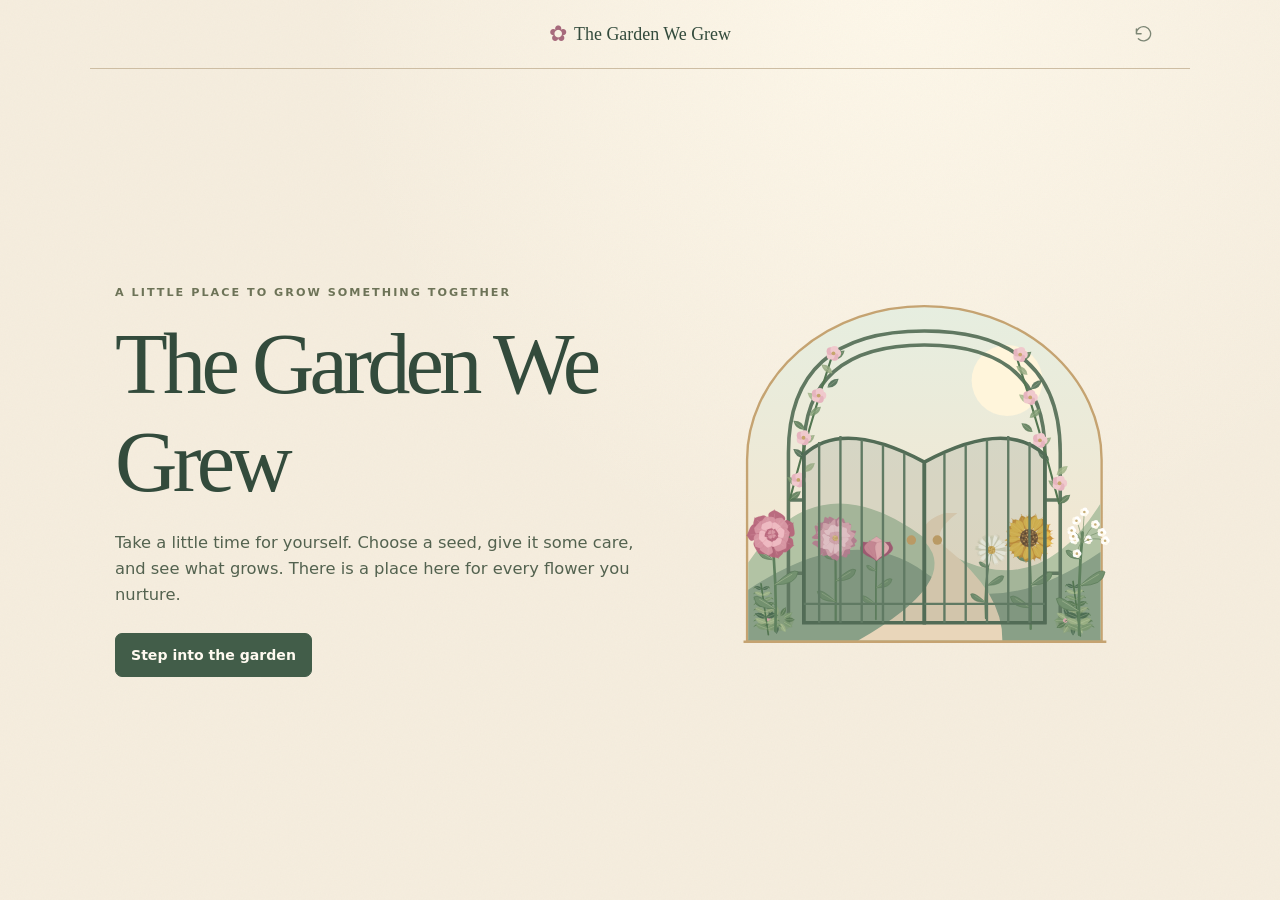
==== commit fff248ee: "Prototype 8.18: centered gift header and organized personalization file" ====
--- a/index.html
+++ b/index.html
@@ -6,17 +6,17 @@
 <meta name="theme-color" content="#f5edde">
 <title>The Garden We Grew</title>
 <link rel="stylesheet" href="styles/garden.css?v=8.9">
-<link rel="stylesheet" href="styles/scenery.css?v=8.17">
+<link rel="stylesheet" href="styles/scenery.css?v=8.18">
 <link rel="stylesheet" href="styles/greenhouse.css?v=8.15">
 <link rel="stylesheet" href="styles/finale.css?v=8.14">
 <link rel="stylesheet" href="styles/polish.css?v=8.2">
 <script defer src="garden-model.js?v=8.15"></script>
 <script defer src="garden-landscape.js?v=5"></script>
-<script defer src="garden-scenes.js?v=8.17"></script>
-<script defer src="garden.js?v=8.15"></script>
+<script defer src="garden-scenes.js?v=8.18"></script>
+<script defer src="garden.js?v=8.18"></script>
 </head>
 <body>
-<header class="masthead"><span class="monogram" aria-hidden="true">✿</span><span data-copy="brand">The Garden We Grew</span><span class="edition">Prototype 08.17</span></header>
+<header class="masthead" id="gardenNavbar"><div class="navbar-brand"><span class="monogram" aria-hidden="true">✿</span><span data-copy="brand">The Garden We Grew</span></div><button type="button" id="reset" class="navbar-reset" aria-label="Start a new garden" data-copy-aria-label="reset" data-copy-title="reset" disabled><svg viewBox="0 0 24 24" width="19" height="19" fill="none" stroke="currentColor" stroke-width="1.7" stroke-linecap="round" stroke-linejoin="round" aria-hidden="true"><path d="M3 11a9 9 0 1 1 2.5 6.3M3 5v6h6"/></svg></button></header>
 <main id="app" hidden>
 <section id="gateIntro" class="intro">
 <div class="intro-copy"><p class="kicker" data-copy="eyebrow"></p><h1 data-copy="title"></h1><p class="intro-description" data-copy="intro"></p><button type="button" id="openGate" class="button primary" aria-controls="gardenPath" aria-expanded="false" data-copy="enter"></button></div>
@@ -37,7 +37,7 @@
 <div id="gardenJourney" hidden>
 <section id="gardenPath" class="scene path-scene" tabindex="-1" aria-labelledby="pathTitle">
  <div class="scene-heading"><p class="kicker" data-copy="pathKicker"></p><h2 id="pathTitle" data-copy="pathTitle"></h2><p data-copy="pathIntro"></p></div>
- <div class="scene-picture"><svg id="pathCamera" viewBox="0 0 600 320" role="img" aria-label="A winding garden path leading to a glass greenhouse, with flowers growing beside it" xmlns="http://www.w3.org/2000/svg">
+ <div class="scene-picture"><svg id="pathCamera" viewBox="0 0 600 320" role="img" aria-label="A winding garden path leading to a glass greenhouse, with flowers growing beside it" data-copy-aria-label="pathArtLabel" xmlns="http://www.w3.org/2000/svg">
  <defs><filter id="pathPigment" x="-5%" y="-5%" width="110%" height="110%"><feTurbulence type="fractalNoise" baseFrequency=".022" numOctaves="1" result="noise"/><feDisplacementMap in="SourceGraphic" in2="noise" scale="2.2"/><feGaussianBlur stdDeviation=".18"/></filter><linearGradient id="pathSky" x2="0" y2="1"><stop stop-color="#e7eee1"/><stop offset="1" stop-color="#f6dfc9"/></linearGradient><linearGradient id="pathGround" x2="0" y2="1"><stop stop-color="#a9bb98"/><stop offset="1" stop-color="#789176"/></linearGradient></defs>
  <rect width="600" height="320" fill="url(#pathSky)"/><circle cx="452" cy="69" r="33" fill="#fff1ce"/><path d="M0 167Q110 78 228 157T600 132V320H0Z" fill="#c0cead"/><path d="M0 205Q175 130 301 190T600 175V320H0Z" fill="url(#pathGround)"/><path d="M235 320Q365 253 304 219Q270 197 336 172L360 172Q309 198 331 214Q415 250 415 320Z" fill="#e7d0ae"/><path d="M260 312L381 312M284 288L373 283M308 265L357 259M322 241L335 239" stroke="#bdab8c" stroke-width="1.5" opacity=".7"/>
  <!-- The existing greenhouse facade, seen in perspective at the far end of the path. -->
@@ -49,33 +49,32 @@
 </section>
 <section id="nursery" hidden tabindex="-1" class="section">
 <div class="scene-navigation scene-back"><a class="button secondary" href="#gardenPath" data-scene-go="gardenPath" data-copy="backPath"></a></div>
-<div class="section-head"><span class="chapter">I.</span><div><p class="kicker" data-copy="nurseryKicker"></p><h2 data-copy="nurseryTitle"></h2><p data-copy="nurseryIntro"></p></div></div>
-<div class="progress"><span id="progressText"></span><progress id="progress" value="0" max="6" aria-label="Flowers in bloom"></progress></div>
+<div class="section-head"><span class="chapter" data-copy="nurseryChapter"></span><div><p class="kicker" data-copy="nurseryKicker"></p><h2 data-copy="nurseryTitle"></h2><p data-copy="nurseryIntro"></p></div></div>
+<div class="progress"><span id="progressText"></span><progress id="progress" value="0" max="6" aria-label="Flowers in bloom" data-copy-aria-label="progressLabel"></progress></div>
 <div id="plants" class="plant-grid"></div>
 <div id="peachNursery" class="nursery-guide">
   <picture class="nursery-peach">
     <source media="(prefers-reduced-motion: reduce)" srcset="[data-uri]">
-    <img id="peachSticker" src="https://media.tenor.com/ZQ7fGn4s3YwAAAAj/peach-goma-paw-paw.gif" alt="Peach raising her paw" width="238" height="202" loading="lazy" decoding="async" referrerpolicy="no-referrer" onerror="this.parentElement.hidden=true">
+    <img id="peachSticker" src="https://media.tenor.com/ZQ7fGn4s3YwAAAAj/peach-goma-paw-paw.gif" alt="Peach raising her paw" data-copy-alt="peachAlt" width="238" height="202" loading="lazy" decoding="async" referrerpolicy="no-referrer" onerror="this.parentElement.hidden=true">
   </picture>
-  <div class="nursery-speech"><p class="nursery-guide-name">Peach</p><p data-copy="peachNurseryInvite"></p><a id="visitGreenhouse" class="button secondary" href="#glassEntrance" data-scene-go="glassEntrance" data-copy="peachGreenhouseButton"></a></div>
+  <div class="nursery-speech"><p class="nursery-guide-name" data-copy="peachName"></p><p data-copy="peachNurseryInvite"></p><a id="visitGreenhouse" class="button secondary" href="#glassEntrance" data-scene-go="glassEntrance" data-copy="peachGreenhouseButton"></a></div>
 </div>
 </section>
-<section id="glassEntrance" hidden tabindex="-1" class="scene greenhouse-scene" aria-labelledby="glassTitle"><div class="scene-heading"><p class="kicker" data-copy="glassKicker"></p><h2 id="glassTitle" data-copy="glassTitle"></h2><p data-copy="glassIntro"></p></div><div class="glass-arrival"><div class="scene-picture"><svg viewBox="0 0 600 300" role="group" aria-label="A glass greenhouse surrounded by flowers" xmlns="http://www.w3.org/2000/svg"><defs><linearGradient id="glassSky" x2="0" y2="1"><stop stop-color="#e7efdd"/><stop offset="1" stop-color="#f7e6ce"/></linearGradient></defs><rect width="600" height="300" fill="url(#glassSky)"/><path d="M0 220Q150 167 300 216T600 206V300H0Z" fill="#acbd9e"/><path d="M240 300L273 223H327L365 300Z" fill="#dfc6a3"/><path d="M105 235V98L300 35L495 98V235Z" fill="#dae8de" fill-opacity=".65" stroke="#607b68" stroke-width="5"/><path d="M105 98H495M300 35V98M148 84V235M202 66V235M251 51V235M349 51V235M398 66V235M452 84V235M105 145H495M105 190H495" stroke="#789683" stroke-width="2" fill="none"/><path d="M260 235V116H340V235Z" fill="#647b63" stroke="#58755e" stroke-width="3"/><path d="M94 241H506" stroke="#b89d79" stroke-width="7"/><g id="glassFoliage"></g><g id="glassPlants"></g><g id="glassVines"></g><a id="glassDoor" class="glass-door-link" href="#greenhouse" data-scene-go="greenhouse" aria-label="Open the greenhouse doors" tabindex="0"><title>Open the greenhouse doors</title><g id="glassDoorLeft"><path d="M260 235V116H300V235Z" fill="#d2dfcd" stroke="#58755e" stroke-width="3"/><path d="M266 123H294V174H266Z" fill="#e8efdf" fill-opacity=".62" stroke="#789683"/><circle cx="289" cy="182" r="3" fill="#b69b6c"/></g><g id="glassDoorRight"><path d="M300 235V116H340V235Z" fill="#d2dfcd" stroke="#58755e" stroke-width="3"/><path d="M306 123H334V174H306Z" fill="#e8efdf" fill-opacity=".62" stroke="#789683"/><circle cx="310" cy="182" r="3" fill="#b69b6c"/></g><rect class="glass-door-hit" x="250" y="108" width="100" height="134" rx="3" fill="transparent" stroke="transparent" stroke-width="3"/></a></svg></div><div id="peachGlassGuide" class="glass-guide"><picture class="glass-peach"><source media="(prefers-reduced-motion: reduce)" srcset="[data-uri]"><img id="glassPeachSticker" src="https://media.tenor.com/ZQ7fGn4s3YwAAAAj/peach-goma-paw-paw.gif" alt="Peach raising her paw" width="238" height="202" loading="lazy" decoding="async" referrerpolicy="no-referrer" onerror="this.parentElement.hidden=true"></picture><div class="glass-speech"><p class="glass-speaker">Peach</p><p data-copy="peachGlassInvite"></p></div></div></div><div class="scene-caption"><a class="button secondary" href="#nursery" data-scene-go="nursery" data-copy="backNursery"></a></div></section>
+<section id="glassEntrance" hidden tabindex="-1" class="scene greenhouse-scene" aria-labelledby="glassTitle"><div class="scene-heading"><p class="kicker" data-copy="glassKicker"></p><h2 id="glassTitle" data-copy="glassTitle"></h2><p data-copy="glassIntro"></p></div><div class="glass-arrival"><div class="scene-picture"><svg viewBox="0 0 600 300" role="group" aria-label="A glass greenhouse surrounded by flowers" data-copy-aria-label="glassArtLabel" xmlns="http://www.w3.org/2000/svg"><defs><linearGradient id="glassSky" x2="0" y2="1"><stop stop-color="#e7efdd"/><stop offset="1" stop-color="#f7e6ce"/></linearGradient></defs><rect width="600" height="300" fill="url(#glassSky)"/><path d="M0 220Q150 167 300 216T600 206V300H0Z" fill="#acbd9e"/><path d="M240 300L273 223H327L365 300Z" fill="#dfc6a3"/><path d="M105 235V98L300 35L495 98V235Z" fill="#dae8de" fill-opacity=".65" stroke="#607b68" stroke-width="5"/><path d="M105 98H495M300 35V98M148 84V235M202 66V235M251 51V235M349 51V235M398 66V235M452 84V235M105 145H495M105 190H495" stroke="#789683" stroke-width="2" fill="none"/><path d="M260 235V116H340V235Z" fill="#647b63" stroke="#58755e" stroke-width="3"/><path d="M94 241H506" stroke="#b89d79" stroke-width="7"/><g id="glassFoliage"></g><g id="glassPlants"></g><g id="glassVines"></g><a id="glassDoor" class="glass-door-link" href="#greenhouse" data-scene-go="greenhouse" aria-label="Open the greenhouse doors" data-copy-aria-label="glassDoorLabel" tabindex="0"><title data-copy="glassDoorLabel">Open the greenhouse doors</title><g id="glassDoorLeft"><path d="M260 235V116H300V235Z" fill="#d2dfcd" stroke="#58755e" stroke-width="3"/><path d="M266 123H294V174H266Z" fill="#e8efdf" fill-opacity=".62" stroke="#789683"/><circle cx="289" cy="182" r="3" fill="#b69b6c"/></g><g id="glassDoorRight"><path d="M300 235V116H340V235Z" fill="#d2dfcd" stroke="#58755e" stroke-width="3"/><path d="M306 123H334V174H306Z" fill="#e8efdf" fill-opacity=".62" stroke="#789683"/><circle cx="310" cy="182" r="3" fill="#b69b6c"/></g><rect class="glass-door-hit" x="250" y="108" width="100" height="134" rx="3" fill="transparent" stroke="transparent" stroke-width="3"/></a></svg></div><div id="peachGlassGuide" class="glass-guide"><picture class="glass-peach"><source media="(prefers-reduced-motion: reduce)" srcset="[data-uri]"><img id="glassPeachSticker" src="https://media.tenor.com/ZQ7fGn4s3YwAAAAj/peach-goma-paw-paw.gif" alt="Peach raising her paw" data-copy-alt="peachAlt" width="238" height="202" loading="lazy" decoding="async" referrerpolicy="no-referrer" onerror="this.parentElement.hidden=true"></picture><div class="glass-speech"><p class="glass-speaker" data-copy="peachName"></p><p data-copy="peachGlassInvite"></p></div></div></div><div class="scene-caption"><a class="button secondary" href="#nursery" data-scene-go="nursery" data-copy="backNursery"></a></div></section>
 <section id="greenhouse" hidden tabindex="-1" class="section">
 <div class="scene-navigation scene-back"><a class="button secondary" href="#glassEntrance" data-scene-go="glassEntrance" data-copy="backGlass"></a></div>
-<div class="section-head"><span class="chapter">II.</span><div><p class="kicker" data-copy="bouquetKicker"></p><h2 data-copy="bouquetTitle"></h2><p data-copy="bouquetIntro"></p></div></div>
+<div class="section-head"><span class="chapter" data-copy="bouquetChapter"></span><div><p class="kicker" data-copy="bouquetKicker"></p><h2 data-copy="bouquetTitle"></h2><p data-copy="bouquetIntro"></p></div></div>
 <div class="live-workbench"><div class="florist-room"><svg class="room-backdrop" aria-hidden="true" xmlns="http://www.w3.org/2000/svg" viewBox="0 0 740 290" preserveAspectRatio="xMidYMid slice"><defs><linearGradient id="roomLight" x2="0" y2="1"><stop stop-color="#f7f2df"/><stop offset="1" stop-color="#c5d7be"/></linearGradient><linearGradient id="roomFloor" x2="0" y2="1"><stop stop-color="#e4d3b9"/><stop offset="1" stop-color="#bc9d7c"/></linearGradient></defs><rect width="740" height="290" fill="url(#roomLight)"/><path d="M0 235L370 198L740 235V290H0Z" fill="url(#roomFloor)"/><path d="M0 290L370 198L740 290M110 290L370 198L630 290M240 290L370 198L500 290M0 261H740" stroke="#a48c6c" stroke-width="1" opacity=".38" fill="none"/><g fill="#f1f2df" fill-opacity=".42" stroke="#789683" stroke-width="2"><path d="M42 207V62L370 8L698 62V207Z"/><path d="M42 62H698M370 8V207M125 49V207M207 36V207M289 22V207M451 22V207M533 36V207M615 49V207M42 108H698M42 158H698"/></g><g fill="#a0b797" opacity=".7"><path d="M45 186Q125 123 208 184T370 182T533 184T695 176V207H45Z"/></g><g stroke="#866f52" fill="#b59875"><path d="M22 184H260V195H22ZM28 195H38V263H28ZM244 195H254V263H244ZM480 184H718V195H480ZM486 195H496V263H486ZM702 195H712V263H702Z"/><path d="M255 232H485V246H255ZM268 246H282V285H268ZM458 246H472V285H458Z"/></g><g fill="#b77f64" stroke="#9b6f57"><path d="M51 159H97L91 184H57ZM124 162H167L161 184H130ZM191 157H237L231 184H197ZM503 159H549L543 184H509ZM573 161H616L610 184H579ZM644 158H690L684 184H650Z"/></g><g id="workroomFlowers"></g><g fill="none" stroke="#698968" stroke-width="2.2"><path d="M0 7Q64 60 122 20T247 15M740 7Q676 60 618 20T493 15"/></g><g fill="#72966e"><path d="M30 25Q9 3 4 19Q5 40 30 25M71 39Q49 20 52 39Q57 54 71 39M116 24Q99 4 94 22Q99 40 116 24M710 25Q731 3 736 19Q735 40 710 25M669 39Q691 20 688 39Q683 54 669 39M624 24Q641 4 646 22Q641 40 624 24"/></g><path d="M310 218L401 213L442 229L347 234Z" fill="#e9ddc5" stroke="#b19d7f"/><path d="M331 218L400 215M348 226L422 222" stroke="#c5a371"/><path d="M286 226Q300 204 316 225Q302 232 286 226Z" fill="#b16c83"/></svg><div id="bouquetArt" class="bouquet-art workbench-bouquet"></div></div><div class="workbench-status"><p id="bouquetCount" aria-live="polite"></p><p id="paperPreviewStatus" class="paper-preview-status" aria-live="polite" hidden data-copy="paperPreviewStatus"></p><button id="bouquetHelp" class="secondary help-button" type="button" data-copy="helpButton" aria-haspopup="dialog"></button><button id="editPosition" type="button" class="secondary edit-position" aria-pressed="false" data-copy="editPosition"></button></div><p id="positionHint" class="quiet" aria-live="polite"></p></div>
 <div class="flower-tray"><h3 data-copy="trayTitle"></h3><p data-copy="trayHint"></p><div id="flowerTray" class="tray-grid"></div></div>
 <div class="bouquet-workspace merged-workspace">
 <div class="bouquet-controls"><p class="workbench-label" data-copy="workbenchLabel"></p><h3 data-copy="finishBouquetTitle"></h3><div class="position-panel"><label for="positionFlower" data-copy="positionFlower"></label><select id="positionFlower"></select><div class="position-grid"><button type="button" class="secondary" id="tiltLeft" data-copy="tiltLeft"></button><button type="button" class="secondary" id="tiltRight" data-copy="tiltRight"></button><button type="button" class="secondary" id="raiseFlower" data-copy="raiseFlower"></button><button type="button" class="secondary" id="lowerFlower" data-copy="lowerFlower"></button></div><div class="history-controls"><button type="button" class="secondary" id="resetFlower" data-copy="resetFlower"></button><button type="button" class="secondary" id="autoArrange" data-copy="autoArrange"></button><button type="button" class="secondary" id="undoBouquet" data-copy="undoBouquet"></button><button type="button" class="secondary" id="redoBouquet" data-copy="redoBouquet"></button></div><p class="quiet" data-copy="historyHint"></p></div><label for="wrap" data-copy="wrapLabel"></label><select id="wrap"></select><label for="paperStyle" data-copy="paperStyleLabel"></label><select id="paperStyle"></select><label for="ribbon" data-copy="ribbonLabel"></label><select id="ribbon"></select><label for="ribbonStyle" data-copy="ribbonStyleLabel"></label><select id="ribbonStyle"></select><label class="check"><input type="checkbox" id="greenery"><span data-copy="greeneryLabel"></span></label><button type="button" id="wrapBouquet" class="wrap-button" aria-pressed="false" data-copy="wrapButton"></button><p id="wrapStatus" class="quiet" aria-live="polite"></p><div class="button-row"><button type="button" id="png" data-copy="savePng"></button><button type="button" id="svg" class="secondary" data-copy="saveSvg"></button></div><p class="quiet" data-copy="exportHint"></p></div></div>
 <div class="scene-navigation scene-next"><a class="button" href="#finalGarden" data-scene-go="finalGarden" data-copy="visitBench"></a></div>
 </section>
-<section id="finalGarden" hidden tabindex="-1" class="scene final-scene" aria-labelledby="finalTitle"><div class="scene-navigation scene-back"><a class="button secondary" href="#greenhouse" data-scene-go="greenhouse" data-copy="returnBouquet"></a><a class="button secondary" href="#nursery" data-scene-go="nursery" data-copy="backNursery"></a></div><div class="scene-heading"><p class="kicker" data-copy="finalKicker"></p><h2 id="finalTitle" data-copy="finalTitle"></h2><p data-copy="finalIntro"></p></div><div class="scene-picture"><svg viewBox="0 0 600 330" role="img" aria-label="A garden bench underneath a flowering tree at sunset" xmlns="http://www.w3.org/2000/svg"><defs><filter id="finalPigment" x="-5%" y="-5%" width="110%" height="110%"><feTurbulence type="fractalNoise" baseFrequency=".022" numOctaves="1" result="noise"/><feDisplacementMap in="SourceGraphic" in2="noise" scale="2.2"/><feGaussianBlur stdDeviation=".18"/></filter><radialGradient id="sunHalo"><stop stop-color="#fff4cd" stop-opacity=".64"/><stop offset="1" stop-color="#fff4cd" stop-opacity="0"/></radialGradient><linearGradient id="finalSky" x2="0" y2="1"><stop stop-color="#b8c4bc"/><stop offset=".7" stop-color="#f0d4ba"/><stop offset="1" stop-color="#f9e8cd"/></linearGradient></defs><rect width="600" height="330" fill="url(#finalSky)"/><circle cx="439" cy="115" r="85" fill="url(#sunHalo)"/><circle cx="439" cy="115" r="37" fill="#ffedbe"/><path d="M0 232Q165 152 314 220T600 204V330H0Z" fill="#92a889"/><path d="M0 282Q150 248 300 281T600 271V330H0Z" fill="#779176"/><path d="M160 281Q184 202 171 145Q156 110 118 87L126 78Q173 97 188 132Q202 91 247 76L255 85Q206 112 205 159L199 281Z" fill="#806c52"/><g id="finalFoliage"></g><g id="treeBlooms"></g><ellipse cx="319" cy="303" rx="91" ry="11" fill="#52634d" opacity=".22"/><path d="M225 304Q302 292 409 301L430 330H208Z" fill="#d7c6a6" opacity=".65"/><g stroke="#4f6250" stroke-width="4" stroke-linecap="round" fill="none"><path d="M246 270L239 303M386 270L395 303M247 270Q228 264 237 249M387 270Q406 264 397 249M239 303Q234 294 243 289M395 303Q400 294 391 289"/></g><g fill="#ae8966" stroke="#745b45" stroke-width="1.2"><path d="M241 239Q317 231 394 239L391 248H244Z"/><rect x="244" y="251" width="147" height="7" rx="2"/><rect x="244" y="261" width="147" height="7" rx="2"/><path d="M244 271H391L404 281H231Z"/></g><g id="benchEnvelope" visibility="hidden" transform="translate(340 269) rotate(-7)"><rect x="-18" y="-9" width="36" height="19" rx="1" fill="#f7e9d1" stroke="#bba17d"/><path d="M-18 -9L0 4L18 -9" fill="#efe0c6" stroke="#bba17d" stroke-width=".7"/><circle cx="0" cy="3" r="3" fill="#b47783"/></g><g fill="#f3c9c9" opacity=".8"><ellipse cx="226" cy="303" rx="3" ry="1.5" transform="rotate(20 226 303)"/><ellipse cx="412" cy="311" rx="3.3" ry="1.5"/><ellipse cx="280" cy="319" rx="3" ry="1.5" transform="rotate(-30 280 319)"/></g><g id="finalPlants"></g><g id="finalForeground"></g><g id="finalWash"></g></svg><div id="finalEffects" class="scene-effects" aria-hidden="true"></div></div><div id="letterStation" class="letter-station"><p class="kicker" data-copy="letterStationLabel"></p><div id="finalBloomMeter" class="final-bloom-meter" aria-hidden="true"></div><p id="letterProgress" class="letter-progress"></p><p id="letterStatus" aria-live="polite"></p><button id="openLetter" type="button" class="envelope-button" aria-expanded="false" aria-controls="gardenLetter" disabled><span class="envelope-art" aria-hidden="true"><svg viewBox="0 0 300 200" xmlns="http://www.w3.org/2000/svg"><defs><linearGradient id="envelopePaper" x1="0" y1="0" x2="1" y2="1"><stop stop-color="#fff7e7"/><stop offset="1" stop-color="#e6cfac"/></linearGradient><linearGradient id="sealPaint" x2="1" y2="1"><stop stop-color="#cf9aa6"/><stop offset="1" stop-color="#966477"/></linearGradient></defs><ellipse cx="150" cy="179" rx="112" ry="9" fill="#9d8064" opacity=".13"/><rect x="32" y="43" width="236" height="130" rx="5" fill="url(#envelopePaper)" stroke="#b99e77"/><g class="envelope-insert"><rect x="53" y="50" width="194" height="104" rx="3" fill="#fffaf0" stroke="#cbb48e"/><path d="M73 65H227M73 69H227M80 86H220M80 93H207M80 100H216" fill="none" stroke="#d9c7a7" stroke-width="1.4"/><path d="M143 71Q128 60 142 57Q148 58 150 63Q153 56 160 57Q173 61 157 73L150 78Z" fill="#c98b9c" opacity=".7"/></g><path d="M32 48L150 127L268 48V169Q268 173 263 173H37Q32 173 32 169Z" fill="#f1e1c7" stroke="#b99e77"/><path d="M32 171L150 94L268 171" fill="#f6e9d5" stroke="#b99e77"/><g class="envelope-flap"><path d="M32 44H268L150 132Z" fill="url(#envelopePaper)" stroke="#b99e77" stroke-linejoin="round"/><path d="M40 48L150 125L260 48" fill="none" stroke="#d0b994" stroke-width=".9"/></g><g class="envelope-seal"><circle cx="150" cy="127" r="20" fill="#9f6b7c" opacity=".18" transform="translate(0 3)"/><path d="M150 106Q157 106 161 111Q170 112 171 121Q175 130 168 136Q164 146 153 146Q142 150 135 142Q125 137 129 125Q126 114 138 109Z" fill="url(#sealPaint)" stroke="#a57485"/><circle cx="150" cy="127" r="13" fill="none" stroke="#f0ccd1" stroke-opacity=".55"/><path d="M150 136Q131 123 143 119Q148 118 150 124Q153 118 158 119Q170 123 150 136Z" fill="#f6d7da"/></g><g class="envelope-lock" transform="translate(150 127)" fill="none" stroke="#80684e" stroke-width="2.5"><rect x="-8" y="-1" width="16" height="13" rx="2" fill="#f5e6cf"/><path d="M-5 -1V-6A5 5 0 0 1 5 -6V-1"/></g></svg></span><span id="envelopeLabel" data-copy="openLetter"></span></button></div><dialog id="letterDialog" class="letter-dialog" aria-labelledby="letterHeading"><article id="gardenLetter" class="garden-letter letter-paper" hidden tabindex="-1" aria-labelledby="letterHeading"><div class="letter-botanical" id="letterBotanical" aria-hidden="true"></div><p class="kicker" data-copy="letterStationLabel"></p><h3 id="letterHeading" data-copy="letterHeading"></h3><p class="letter-body" data-copy="letterBody"></p><p class="signature" data-copy="letterSign"></p><div class="letter-actions"><button id="closeLetter" type="button" class="secondary" data-copy="closeLetter"></button><a class="button secondary" href="#greenhouse" data-scene-go="greenhouse" data-copy="returnBouquet"></a></div></article></dialog><section id="gardenClosing" class="closing" hidden><span class="closing-mark" aria-hidden="true">❦</span><h2 data-copy="closingTitle"></h2><p data-copy="closing"></p></section>
+<section id="finalGarden" hidden tabindex="-1" class="scene final-scene" aria-labelledby="finalTitle"><div class="scene-navigation scene-back"><a class="button secondary" href="#greenhouse" data-scene-go="greenhouse" data-copy="returnBouquet"></a><a class="button secondary" href="#nursery" data-scene-go="nursery" data-copy="backNursery"></a></div><div class="scene-heading"><p class="kicker" data-copy="finalKicker"></p><h2 id="finalTitle" data-copy="finalTitle"></h2><p data-copy="finalIntro"></p></div><div class="scene-picture"><svg viewBox="0 0 600 330" role="img" aria-label="A garden bench underneath a flowering tree at sunset" data-copy-aria-label="finalArtLabel" xmlns="http://www.w3.org/2000/svg"><defs><filter id="finalPigment" x="-5%" y="-5%" width="110%" height="110%"><feTurbulence type="fractalNoise" baseFrequency=".022" numOctaves="1" result="noise"/><feDisplacementMap in="SourceGraphic" in2="noise" scale="2.2"/><feGaussianBlur stdDeviation=".18"/></filter><radialGradient id="sunHalo"><stop stop-color="#fff4cd" stop-opacity=".64"/><stop offset="1" stop-color="#fff4cd" stop-opacity="0"/></radialGradient><linearGradient id="finalSky" x2="0" y2="1"><stop stop-color="#b8c4bc"/><stop offset=".7" stop-color="#f0d4ba"/><stop offset="1" stop-color="#f9e8cd"/></linearGradient></defs><rect width="600" height="330" fill="url(#finalSky)"/><circle cx="439" cy="115" r="85" fill="url(#sunHalo)"/><circle cx="439" cy="115" r="37" fill="#ffedbe"/><path d="M0 232Q165 152 314 220T600 204V330H0Z" fill="#92a889"/><path d="M0 282Q150 248 300 281T600 271V330H0Z" fill="#779176"/><path d="M160 281Q184 202 171 145Q156 110 118 87L126 78Q173 97 188 132Q202 91 247 76L255 85Q206 112 205 159L199 281Z" fill="#806c52"/><g id="finalFoliage"></g><g id="treeBlooms"></g><ellipse cx="319" cy="303" rx="91" ry="11" fill="#52634d" opacity=".22"/><path d="M225 304Q302 292 409 301L430 330H208Z" fill="#d7c6a6" opacity=".65"/><g stroke="#4f6250" stroke-width="4" stroke-linecap="round" fill="none"><path d="M246 270L239 303M386 270L395 303M247 270Q228 264 237 249M387 270Q406 264 397 249M239 303Q234 294 243 289M395 303Q400 294 391 289"/></g><g fill="#ae8966" stroke="#745b45" stroke-width="1.2"><path d="M241 239Q317 231 394 239L391 248H244Z"/><rect x="244" y="251" width="147" height="7" rx="2"/><rect x="244" y="261" width="147" height="7" rx="2"/><path d="M244 271H391L404 281H231Z"/></g><g id="benchEnvelope" visibility="hidden" transform="translate(340 269) rotate(-7)"><rect x="-18" y="-9" width="36" height="19" rx="1" fill="#f7e9d1" stroke="#bba17d"/><path d="M-18 -9L0 4L18 -9" fill="#efe0c6" stroke="#bba17d" stroke-width=".7"/><circle cx="0" cy="3" r="3" fill="#b47783"/></g><g fill="#f3c9c9" opacity=".8"><ellipse cx="226" cy="303" rx="3" ry="1.5" transform="rotate(20 226 303)"/><ellipse cx="412" cy="311" rx="3.3" ry="1.5"/><ellipse cx="280" cy="319" rx="3" ry="1.5" transform="rotate(-30 280 319)"/></g><g id="finalPlants"></g><g id="finalForeground"></g><g id="finalWash"></g></svg><div id="finalEffects" class="scene-effects" aria-hidden="true"></div></div><div id="letterStation" class="letter-station"><p class="kicker" data-copy="letterStationLabel"></p><div id="finalBloomMeter" class="final-bloom-meter" aria-hidden="true"></div><p id="letterProgress" class="letter-progress"></p><p id="letterStatus" aria-live="polite"></p><button id="openLetter" type="button" class="envelope-button" aria-expanded="false" aria-controls="gardenLetter" disabled><span class="envelope-art" aria-hidden="true"><svg viewBox="0 0 300 200" xmlns="http://www.w3.org/2000/svg"><defs><linearGradient id="envelopePaper" x1="0" y1="0" x2="1" y2="1"><stop stop-color="#fff7e7"/><stop offset="1" stop-color="#e6cfac"/></linearGradient><linearGradient id="sealPaint" x2="1" y2="1"><stop stop-color="#cf9aa6"/><stop offset="1" stop-color="#966477"/></linearGradient></defs><ellipse cx="150" cy="179" rx="112" ry="9" fill="#9d8064" opacity=".13"/><rect x="32" y="43" width="236" height="130" rx="5" fill="url(#envelopePaper)" stroke="#b99e77"/><g class="envelope-insert"><rect x="53" y="50" width="194" height="104" rx="3" fill="#fffaf0" stroke="#cbb48e"/><path d="M73 65H227M73 69H227M80 86H220M80 93H207M80 100H216" fill="none" stroke="#d9c7a7" stroke-width="1.4"/><path d="M143 71Q128 60 142 57Q148 58 150 63Q153 56 160 57Q173 61 157 73L150 78Z" fill="#c98b9c" opacity=".7"/></g><path d="M32 48L150 127L268 48V169Q268 173 263 173H37Q32 173 32 169Z" fill="#f1e1c7" stroke="#b99e77"/><path d="M32 171L150 94L268 171" fill="#f6e9d5" stroke="#b99e77"/><g class="envelope-flap"><path d="M32 44H268L150 132Z" fill="url(#envelopePaper)" stroke="#b99e77" stroke-linejoin="round"/><path d="M40 48L150 125L260 48" fill="none" stroke="#d0b994" stroke-width=".9"/></g><g class="envelope-seal"><circle cx="150" cy="127" r="20" fill="#9f6b7c" opacity=".18" transform="translate(0 3)"/><path d="M150 106Q157 106 161 111Q170 112 171 121Q175 130 168 136Q164 146 153 146Q142 150 135 142Q125 137 129 125Q126 114 138 109Z" fill="url(#sealPaint)" stroke="#a57485"/><circle cx="150" cy="127" r="13" fill="none" stroke="#f0ccd1" stroke-opacity=".55"/><path d="M150 136Q131 123 143 119Q148 118 150 124Q153 118 158 119Q170 123 150 136Z" fill="#f6d7da"/></g><g class="envelope-lock" transform="translate(150 127)" fill="none" stroke="#80684e" stroke-width="2.5"><rect x="-8" y="-1" width="16" height="13" rx="2" fill="#f5e6cf"/><path d="M-5 -1V-6A5 5 0 0 1 5 -6V-1"/></g></svg></span><span id="envelopeLabel" data-copy="openLetter"></span></button></div><dialog id="letterDialog" class="letter-dialog" aria-labelledby="letterHeading"><article id="gardenLetter" class="garden-letter letter-paper" hidden tabindex="-1" aria-labelledby="letterHeading"><div class="letter-botanical" id="letterBotanical" aria-hidden="true"></div><p class="kicker" data-copy="letterStationLabel"></p><h3 id="letterHeading" data-copy="letterHeading"></h3><p class="letter-body" data-copy="letterBody"></p><p class="signature" data-copy="letterSign"></p><div class="letter-actions"><button id="closeLetter" type="button" class="secondary" data-copy="closeLetter"></button><a class="button secondary" href="#greenhouse" data-scene-go="greenhouse" data-copy="returnBouquet"></a></div></article></dialog><section id="gardenClosing" class="closing" hidden><span class="closing-mark" aria-hidden="true">❦</span><h2 data-copy="closingTitle"></h2><p data-copy="closing"></p></section>
 </section>
 </div>
-<footer><p data-copy="privacy"></p><button type="button" class="text-button" id="reset" data-copy="reset"></button></footer>
 </main>
-<dialog id="helpDialog" class="help-dialog" aria-labelledby="helpTitle"><div class="help-heading"><picture class="help-peach"><source media="(prefers-reduced-motion: reduce)" srcset="[data-uri]"><img src="https://media.tenor.com/ZQ7fGn4s3YwAAAAj/peach-goma-paw-paw.gif" alt="Peach raising her paw" width="238" height="202" loading="lazy" decoding="async" referrerpolicy="no-referrer" onerror="this.parentElement.hidden=true"></picture><div><p class="kicker">Peach</p><h2 id="helpTitle" data-copy="helpTitle"></h2></div></div><p data-copy="helpIntro"></p><ol class="help-steps"><li data-copy="helpAdd"></li><li data-copy="helpArrange"></li><li data-copy="helpPosition"></li><li data-copy="helpFinish"></li></ol><button id="closeHelp" type="button" data-copy="helpClose" autofocus></button></dialog>
+<dialog id="helpDialog" class="help-dialog" aria-labelledby="helpTitle"><div class="help-heading"><picture class="help-peach"><source media="(prefers-reduced-motion: reduce)" srcset="[data-uri]"><img src="https://media.tenor.com/ZQ7fGn4s3YwAAAAj/peach-goma-paw-paw.gif" alt="Peach raising her paw" data-copy-alt="peachAlt" width="238" height="202" loading="lazy" decoding="async" referrerpolicy="no-referrer" onerror="this.parentElement.hidden=true"></picture><div><p class="kicker" data-copy="peachName"></p><h2 id="helpTitle" data-copy="helpTitle"></h2></div></div><p data-copy="helpIntro"></p><ol class="help-steps"><li data-copy="helpAdd"></li><li data-copy="helpArrange"></li><li data-copy="helpPosition"></li><li data-copy="helpFinish"></li></ol><button id="closeHelp" type="button" data-copy="helpClose" autofocus></button></dialog>
 <p id="loading" class="loading" role="status">Opening the garden…</p>
 <p id="notice" class="notice" role="status" aria-live="polite"></p>
 <div id="petalTransition" class="petal-transition" aria-hidden="true" hidden><div class="petal-veil"></div><div id="transitionPetals" class="transition-petals"></div></div>
--- a/styles/scenery.css
+++ b/styles/scenery.css
@@ -93,3 +93,9 @@
 @media(max-width:750px){.glass-arrival{grid-template-columns:minmax(0,1fr);grid-template-rows:minmax(0,1fr) auto;gap:8px}.glass-guide{flex-direction:row;justify-content:center;gap:8px}.glass-peach{width:clamp(55px,17vw,80px)}.glass-peach img{max-height:68px}.glass-speech{font-size:.78rem;padding:7px 10px;max-width:290px}.glass-speech .glass-speaker{font-size:.96rem}}
 @media(max-height:420px){#gardenJourney>#glassEntrance{grid-template-rows:auto minmax(190px,1fr) auto;align-content:start}.glass-arrival{min-height:190px}}
 @media(prefers-reduced-motion:reduce){.glass-peach{display:none}#glassDoorLeft,#glassDoorRight{transition:none}}
+
+/* 8.18: centered gift-facing navbar; no prototype label or privacy footer. */
+body>.masthead#gardenNavbar{display:grid;grid-template-columns:44px minmax(0,1fr) 44px;align-items:center;gap:0;justify-items:center;min-height:58px}
+.navbar-brand{grid-column:2;display:flex;align-items:center;justify-content:center;gap:7px;max-width:100%;min-width:0;text-align:center;font:1.12rem Georgia,serif;line-height:1.25;overflow-wrap:anywhere}
+.navbar-brand .monogram{flex:none}.navbar-reset{grid-column:3;width:44px;min-height:44px;padding:0;border:0;background:transparent;color:var(--muted);opacity:.75}.navbar-reset:hover{opacity:1}.navbar-reset:disabled{opacity:.35}
+@media(max-width:360px){.navbar-brand{font-size:1rem;gap:4px}}
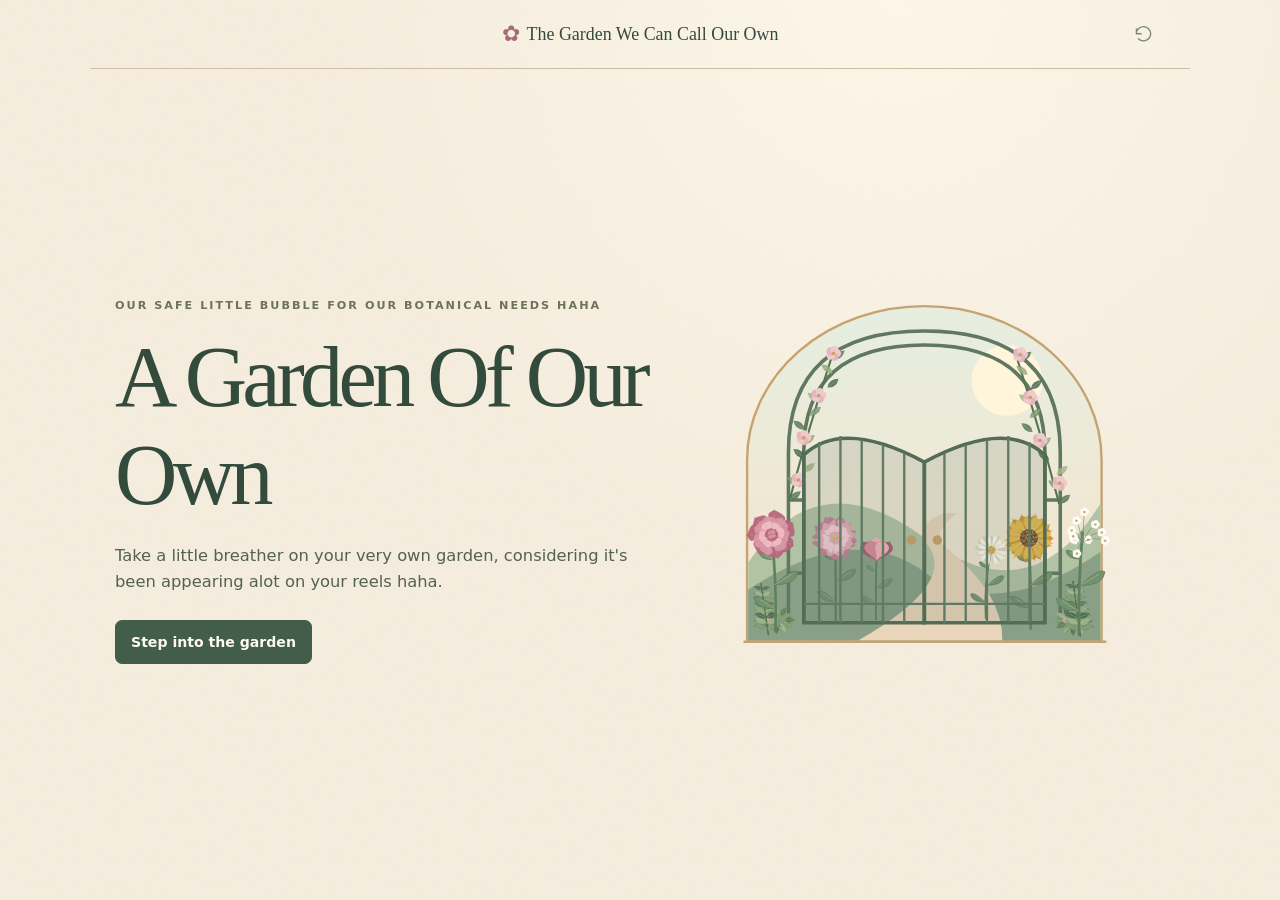
==== commit 69db63c0: "Fix envelope stacking and implement reversible paper unfold/fold" ====
--- a/index.html
+++ b/index.html
@@ -8,11 +8,11 @@
 <link rel="stylesheet" href="styles/garden.css?v=8.9">
 <link rel="stylesheet" href="styles/scenery.css?v=8.18">
 <link rel="stylesheet" href="styles/greenhouse.css?v=8.15">
-<link rel="stylesheet" href="styles/finale.css?v=8.14">
+<link rel="stylesheet" href="styles/finale.css?v=8.19">
 <link rel="stylesheet" href="styles/polish.css?v=8.2">
 <script defer src="garden-model.js?v=8.15"></script>
 <script defer src="garden-landscape.js?v=5"></script>
-<script defer src="garden-scenes.js?v=8.18"></script>
+<script defer src="garden-scenes.js?v=8.19"></script>
 <script defer src="garden.js?v=8.18"></script>
 </head>
 <body>
@@ -70,7 +70,7 @@
 <div class="bouquet-controls"><p class="workbench-label" data-copy="workbenchLabel"></p><h3 data-copy="finishBouquetTitle"></h3><div class="position-panel"><label for="positionFlower" data-copy="positionFlower"></label><select id="positionFlower"></select><div class="position-grid"><button type="button" class="secondary" id="tiltLeft" data-copy="tiltLeft"></button><button type="button" class="secondary" id="tiltRight" data-copy="tiltRight"></button><button type="button" class="secondary" id="raiseFlower" data-copy="raiseFlower"></button><button type="button" class="secondary" id="lowerFlower" data-copy="lowerFlower"></button></div><div class="history-controls"><button type="button" class="secondary" id="resetFlower" data-copy="resetFlower"></button><button type="button" class="secondary" id="autoArrange" data-copy="autoArrange"></button><button type="button" class="secondary" id="undoBouquet" data-copy="undoBouquet"></button><button type="button" class="secondary" id="redoBouquet" data-copy="redoBouquet"></button></div><p class="quiet" data-copy="historyHint"></p></div><label for="wrap" data-copy="wrapLabel"></label><select id="wrap"></select><label for="paperStyle" data-copy="paperStyleLabel"></label><select id="paperStyle"></select><label for="ribbon" data-copy="ribbonLabel"></label><select id="ribbon"></select><label for="ribbonStyle" data-copy="ribbonStyleLabel"></label><select id="ribbonStyle"></select><label class="check"><input type="checkbox" id="greenery"><span data-copy="greeneryLabel"></span></label><button type="button" id="wrapBouquet" class="wrap-button" aria-pressed="false" data-copy="wrapButton"></button><p id="wrapStatus" class="quiet" aria-live="polite"></p><div class="button-row"><button type="button" id="png" data-copy="savePng"></button><button type="button" id="svg" class="secondary" data-copy="saveSvg"></button></div><p class="quiet" data-copy="exportHint"></p></div></div>
 <div class="scene-navigation scene-next"><a class="button" href="#finalGarden" data-scene-go="finalGarden" data-copy="visitBench"></a></div>
 </section>
-<section id="finalGarden" hidden tabindex="-1" class="scene final-scene" aria-labelledby="finalTitle"><div class="scene-navigation scene-back"><a class="button secondary" href="#greenhouse" data-scene-go="greenhouse" data-copy="returnBouquet"></a><a class="button secondary" href="#nursery" data-scene-go="nursery" data-copy="backNursery"></a></div><div class="scene-heading"><p class="kicker" data-copy="finalKicker"></p><h2 id="finalTitle" data-copy="finalTitle"></h2><p data-copy="finalIntro"></p></div><div class="scene-picture"><svg viewBox="0 0 600 330" role="img" aria-label="A garden bench underneath a flowering tree at sunset" data-copy-aria-label="finalArtLabel" xmlns="http://www.w3.org/2000/svg"><defs><filter id="finalPigment" x="-5%" y="-5%" width="110%" height="110%"><feTurbulence type="fractalNoise" baseFrequency=".022" numOctaves="1" result="noise"/><feDisplacementMap in="SourceGraphic" in2="noise" scale="2.2"/><feGaussianBlur stdDeviation=".18"/></filter><radialGradient id="sunHalo"><stop stop-color="#fff4cd" stop-opacity=".64"/><stop offset="1" stop-color="#fff4cd" stop-opacity="0"/></radialGradient><linearGradient id="finalSky" x2="0" y2="1"><stop stop-color="#b8c4bc"/><stop offset=".7" stop-color="#f0d4ba"/><stop offset="1" stop-color="#f9e8cd"/></linearGradient></defs><rect width="600" height="330" fill="url(#finalSky)"/><circle cx="439" cy="115" r="85" fill="url(#sunHalo)"/><circle cx="439" cy="115" r="37" fill="#ffedbe"/><path d="M0 232Q165 152 314 220T600 204V330H0Z" fill="#92a889"/><path d="M0 282Q150 248 300 281T600 271V330H0Z" fill="#779176"/><path d="M160 281Q184 202 171 145Q156 110 118 87L126 78Q173 97 188 132Q202 91 247 76L255 85Q206 112 205 159L199 281Z" fill="#806c52"/><g id="finalFoliage"></g><g id="treeBlooms"></g><ellipse cx="319" cy="303" rx="91" ry="11" fill="#52634d" opacity=".22"/><path d="M225 304Q302 292 409 301L430 330H208Z" fill="#d7c6a6" opacity=".65"/><g stroke="#4f6250" stroke-width="4" stroke-linecap="round" fill="none"><path d="M246 270L239 303M386 270L395 303M247 270Q228 264 237 249M387 270Q406 264 397 249M239 303Q234 294 243 289M395 303Q400 294 391 289"/></g><g fill="#ae8966" stroke="#745b45" stroke-width="1.2"><path d="M241 239Q317 231 394 239L391 248H244Z"/><rect x="244" y="251" width="147" height="7" rx="2"/><rect x="244" y="261" width="147" height="7" rx="2"/><path d="M244 271H391L404 281H231Z"/></g><g id="benchEnvelope" visibility="hidden" transform="translate(340 269) rotate(-7)"><rect x="-18" y="-9" width="36" height="19" rx="1" fill="#f7e9d1" stroke="#bba17d"/><path d="M-18 -9L0 4L18 -9" fill="#efe0c6" stroke="#bba17d" stroke-width=".7"/><circle cx="0" cy="3" r="3" fill="#b47783"/></g><g fill="#f3c9c9" opacity=".8"><ellipse cx="226" cy="303" rx="3" ry="1.5" transform="rotate(20 226 303)"/><ellipse cx="412" cy="311" rx="3.3" ry="1.5"/><ellipse cx="280" cy="319" rx="3" ry="1.5" transform="rotate(-30 280 319)"/></g><g id="finalPlants"></g><g id="finalForeground"></g><g id="finalWash"></g></svg><div id="finalEffects" class="scene-effects" aria-hidden="true"></div></div><div id="letterStation" class="letter-station"><p class="kicker" data-copy="letterStationLabel"></p><div id="finalBloomMeter" class="final-bloom-meter" aria-hidden="true"></div><p id="letterProgress" class="letter-progress"></p><p id="letterStatus" aria-live="polite"></p><button id="openLetter" type="button" class="envelope-button" aria-expanded="false" aria-controls="gardenLetter" disabled><span class="envelope-art" aria-hidden="true"><svg viewBox="0 0 300 200" xmlns="http://www.w3.org/2000/svg"><defs><linearGradient id="envelopePaper" x1="0" y1="0" x2="1" y2="1"><stop stop-color="#fff7e7"/><stop offset="1" stop-color="#e6cfac"/></linearGradient><linearGradient id="sealPaint" x2="1" y2="1"><stop stop-color="#cf9aa6"/><stop offset="1" stop-color="#966477"/></linearGradient></defs><ellipse cx="150" cy="179" rx="112" ry="9" fill="#9d8064" opacity=".13"/><rect x="32" y="43" width="236" height="130" rx="5" fill="url(#envelopePaper)" stroke="#b99e77"/><g class="envelope-insert"><rect x="53" y="50" width="194" height="104" rx="3" fill="#fffaf0" stroke="#cbb48e"/><path d="M73 65H227M73 69H227M80 86H220M80 93H207M80 100H216" fill="none" stroke="#d9c7a7" stroke-width="1.4"/><path d="M143 71Q128 60 142 57Q148 58 150 63Q153 56 160 57Q173 61 157 73L150 78Z" fill="#c98b9c" opacity=".7"/></g><path d="M32 48L150 127L268 48V169Q268 173 263 173H37Q32 173 32 169Z" fill="#f1e1c7" stroke="#b99e77"/><path d="M32 171L150 94L268 171" fill="#f6e9d5" stroke="#b99e77"/><g class="envelope-flap"><path d="M32 44H268L150 132Z" fill="url(#envelopePaper)" stroke="#b99e77" stroke-linejoin="round"/><path d="M40 48L150 125L260 48" fill="none" stroke="#d0b994" stroke-width=".9"/></g><g class="envelope-seal"><circle cx="150" cy="127" r="20" fill="#9f6b7c" opacity=".18" transform="translate(0 3)"/><path d="M150 106Q157 106 161 111Q170 112 171 121Q175 130 168 136Q164 146 153 146Q142 150 135 142Q125 137 129 125Q126 114 138 109Z" fill="url(#sealPaint)" stroke="#a57485"/><circle cx="150" cy="127" r="13" fill="none" stroke="#f0ccd1" stroke-opacity=".55"/><path d="M150 136Q131 123 143 119Q148 118 150 124Q153 118 158 119Q170 123 150 136Z" fill="#f6d7da"/></g><g class="envelope-lock" transform="translate(150 127)" fill="none" stroke="#80684e" stroke-width="2.5"><rect x="-8" y="-1" width="16" height="13" rx="2" fill="#f5e6cf"/><path d="M-5 -1V-6A5 5 0 0 1 5 -6V-1"/></g></svg></span><span id="envelopeLabel" data-copy="openLetter"></span></button></div><dialog id="letterDialog" class="letter-dialog" aria-labelledby="letterHeading"><article id="gardenLetter" class="garden-letter letter-paper" hidden tabindex="-1" aria-labelledby="letterHeading"><div class="letter-botanical" id="letterBotanical" aria-hidden="true"></div><p class="kicker" data-copy="letterStationLabel"></p><h3 id="letterHeading" data-copy="letterHeading"></h3><p class="letter-body" data-copy="letterBody"></p><p class="signature" data-copy="letterSign"></p><div class="letter-actions"><button id="closeLetter" type="button" class="secondary" data-copy="closeLetter"></button><a class="button secondary" href="#greenhouse" data-scene-go="greenhouse" data-copy="returnBouquet"></a></div></article></dialog><section id="gardenClosing" class="closing" hidden><span class="closing-mark" aria-hidden="true">❦</span><h2 data-copy="closingTitle"></h2><p data-copy="closing"></p></section>
+<section id="finalGarden" hidden tabindex="-1" class="scene final-scene" aria-labelledby="finalTitle"><div class="scene-navigation scene-back"><a class="button secondary" href="#greenhouse" data-scene-go="greenhouse" data-copy="returnBouquet"></a><a class="button secondary" href="#nursery" data-scene-go="nursery" data-copy="backNursery"></a></div><div class="scene-heading"><p class="kicker" data-copy="finalKicker"></p><h2 id="finalTitle" data-copy="finalTitle"></h2><p data-copy="finalIntro"></p></div><div class="scene-picture"><svg viewBox="0 0 600 330" role="img" aria-label="A garden bench underneath a flowering tree at sunset" data-copy-aria-label="finalArtLabel" xmlns="http://www.w3.org/2000/svg"><defs><filter id="finalPigment" x="-5%" y="-5%" width="110%" height="110%"><feTurbulence type="fractalNoise" baseFrequency=".022" numOctaves="1" result="noise"/><feDisplacementMap in="SourceGraphic" in2="noise" scale="2.2"/><feGaussianBlur stdDeviation=".18"/></filter><radialGradient id="sunHalo"><stop stop-color="#fff4cd" stop-opacity=".64"/><stop offset="1" stop-color="#fff4cd" stop-opacity="0"/></radialGradient><linearGradient id="finalSky" x2="0" y2="1"><stop stop-color="#b8c4bc"/><stop offset=".7" stop-color="#f0d4ba"/><stop offset="1" stop-color="#f9e8cd"/></linearGradient></defs><rect width="600" height="330" fill="url(#finalSky)"/><circle cx="439" cy="115" r="85" fill="url(#sunHalo)"/><circle cx="439" cy="115" r="37" fill="#ffedbe"/><path d="M0 232Q165 152 314 220T600 204V330H0Z" fill="#92a889"/><path d="M0 282Q150 248 300 281T600 271V330H0Z" fill="#779176"/><path d="M160 281Q184 202 171 145Q156 110 118 87L126 78Q173 97 188 132Q202 91 247 76L255 85Q206 112 205 159L199 281Z" fill="#806c52"/><g id="finalFoliage"></g><g id="treeBlooms"></g><ellipse cx="319" cy="303" rx="91" ry="11" fill="#52634d" opacity=".22"/><path d="M225 304Q302 292 409 301L430 330H208Z" fill="#d7c6a6" opacity=".65"/><g stroke="#4f6250" stroke-width="4" stroke-linecap="round" fill="none"><path d="M246 270L239 303M386 270L395 303M247 270Q228 264 237 249M387 270Q406 264 397 249M239 303Q234 294 243 289M395 303Q400 294 391 289"/></g><g fill="#ae8966" stroke="#745b45" stroke-width="1.2"><path d="M241 239Q317 231 394 239L391 248H244Z"/><rect x="244" y="251" width="147" height="7" rx="2"/><rect x="244" y="261" width="147" height="7" rx="2"/><path d="M244 271H391L404 281H231Z"/></g><g id="benchEnvelope" visibility="hidden" transform="translate(340 269) rotate(-7)"><rect x="-18" y="-9" width="36" height="19" rx="1" fill="#f7e9d1" stroke="#bba17d"/><path d="M-18 -9L0 4L18 -9" fill="#efe0c6" stroke="#bba17d" stroke-width=".7"/><circle cx="0" cy="3" r="3" fill="#b47783"/></g><g fill="#f3c9c9" opacity=".8"><ellipse cx="226" cy="303" rx="3" ry="1.5" transform="rotate(20 226 303)"/><ellipse cx="412" cy="311" rx="3.3" ry="1.5"/><ellipse cx="280" cy="319" rx="3" ry="1.5" transform="rotate(-30 280 319)"/></g><g id="finalPlants"></g><g id="finalForeground"></g><g id="finalWash"></g></svg><div id="finalEffects" class="scene-effects" aria-hidden="true"></div></div><div id="letterStation" class="letter-station"><p class="kicker" data-copy="letterStationLabel"></p><div id="finalBloomMeter" class="final-bloom-meter" aria-hidden="true"></div><p id="letterProgress" class="letter-progress"></p><p id="letterStatus" aria-live="polite"></p><button id="openLetter" type="button" class="envelope-button" aria-expanded="false" aria-controls="gardenLetter" disabled><span class="envelope-art" aria-hidden="true"><svg id="letterEnvelope" viewBox="0 -66 300 266" xmlns="http://www.w3.org/2000/svg"><defs><linearGradient id="envelopePaper" x1="0" y1="0" x2="1" y2="1"><stop stop-color="#fff7e7"/><stop offset="1" stop-color="#e6cfac"/></linearGradient><linearGradient id="sealPaint" x2="1" y2="1"><stop stop-color="#cf9aa6"/><stop offset="1" stop-color="#966477"/></linearGradient></defs><ellipse cx="150" cy="179" rx="112" ry="9" fill="#9d8064" opacity=".13"/><rect x="32" y="43" width="236" height="130" rx="5" fill="url(#envelopePaper)" stroke="#b99e77"/><g class="envelope-flap-back"><path d="M32 44H268L150 -44Z" fill="url(#envelopePaper)" stroke="#b99e77" stroke-linejoin="round"/><path d="M40 40L150 -36L260 40" fill="none" stroke="#d0b994" stroke-width=".9"/></g><g id="envelopeInsert" class="envelope-insert"><rect x="53" y="50" width="194" height="104" rx="3" fill="#fffaf0" stroke="#cbb48e"/><path d="M73 65H227M73 69H227M80 86H220M80 93H207M80 100H216" fill="none" stroke="#d9c7a7" stroke-width="1.4"/><path d="M143 71Q128 60 142 57Q148 58 150 63Q153 56 160 57Q173 61 157 73L150 78Z" fill="#c98b9c" opacity=".7"/></g><path d="M32 48L150 127L268 48V169Q268 173 263 173H37Q32 173 32 169Z" fill="#f1e1c7" stroke="#b99e77"/><path d="M32 171L150 94L268 171" fill="#f6e9d5" stroke="#b99e77"/><g class="envelope-flap envelope-flap-front"><path d="M32 44H268L150 132Z" fill="url(#envelopePaper)" stroke="#b99e77" stroke-linejoin="round"/><path d="M40 48L150 125L260 48" fill="none" stroke="#d0b994" stroke-width=".9"/></g><g class="envelope-seal"><circle cx="150" cy="127" r="20" fill="#9f6b7c" opacity=".18" transform="translate(0 3)"/><path d="M150 106Q157 106 161 111Q170 112 171 121Q175 130 168 136Q164 146 153 146Q142 150 135 142Q125 137 129 125Q126 114 138 109Z" fill="url(#sealPaint)" stroke="#a57485"/><circle cx="150" cy="127" r="13" fill="none" stroke="#f0ccd1" stroke-opacity=".55"/><path d="M150 136Q131 123 143 119Q148 118 150 124Q153 118 158 119Q170 123 150 136Z" fill="#f6d7da"/></g><g class="envelope-lock" transform="translate(150 127)" fill="none" stroke="#80684e" stroke-width="2.5"><rect x="-8" y="-1" width="16" height="13" rx="2" fill="#f5e6cf"/><path d="M-5 -1V-6A5 5 0 0 1 5 -6V-1"/></g></svg></span><span id="envelopeLabel" data-copy="openLetter"></span></button></div><dialog id="letterDialog" class="letter-dialog" aria-labelledby="letterHeading" tabindex="-1"><article id="gardenLetter" class="garden-letter letter-paper" hidden tabindex="-1" aria-labelledby="letterHeading"><div class="letter-botanical" id="letterBotanical" aria-hidden="true"></div><p class="kicker" data-copy="letterStationLabel"></p><h3 id="letterHeading" data-copy="letterHeading"></h3><p class="letter-body" data-copy="letterBody"></p><p class="signature" data-copy="letterSign"></p><div class="letter-actions"><button id="closeLetter" type="button" class="secondary" data-copy="closeLetter"></button><a class="button secondary" href="#greenhouse" data-scene-go="greenhouse" data-copy="returnBouquet"></a></div></article><div class="letter-fold-sheet" aria-hidden="true"><div class="fold-crease fold-crease-one"></div><div class="fold-crease fold-crease-two"></div><span class="fold-heart">♡</span></div></dialog><section id="gardenClosing" class="closing" hidden><span class="closing-mark" aria-hidden="true">❦</span><h2 data-copy="closingTitle"></h2><p data-copy="closing"></p></section>
 </section>
 </div>
 </main>
--- a/styles/finale.css
+++ b/styles/finale.css
@@ -3,3 +3,27 @@
 
 /* 8.14: separate unseal, pull and full-size reading states. */
 .letter-unsealed .envelope-flap,.letter-extracting .envelope-flap{transform:scaleY(-.83);opacity:.82}.letter-unsealed .envelope-seal,.letter-extracting .envelope-seal{opacity:0;transform:scale(.55)}.letter-unsealed .envelope-insert{transform:translateY(-36px)}.letter-extracting .envelope-insert{transform:translateY(-115px);opacity:0;transition:transform .46s ease-in,opacity .46s ease-in}.letter-dialog{width:min(94vw,620px);max-height:90dvh;padding:0;border:0;background:transparent;overflow:auto;overscroll-behavior:contain;border-radius:4px;color:var(--ink)}.letter-dialog::backdrop{background:#37453899}.letter-dialog[open]{animation:letter-arrival .42s cubic-bezier(.22,.74,.32,1) both}.letter-dialog .letter-paper{margin:0;max-width:none;animation:none;box-shadow:none;outline:none}.letter-dialog .letter-paper:focus{outline:none}@keyframes letter-arrival{from{opacity:0;transform:translateY(25px) scale(.78)}to{opacity:1;transform:none}}@media(prefers-reduced-motion:reduce){.letter-dialog[open],.letter-extracting .envelope-insert{animation:none!important;transition:none!important}}
+
+/* 8.19: bounded envelope artwork, opaque rear flap and reversible paper animation. */
+#letterStation .envelope-art,#letterStation .envelope-art svg{overflow:hidden}
+#letterStation .envelope-flap-front{transform-box:fill-box;transform-origin:top center;transform:scaleY(1);opacity:1;transition:transform .22s .22s ease-in-out}
+#letterStation .envelope-flap-back{transform-box:fill-box;transform-origin:bottom center;transform:scaleY(0);opacity:1;transition:transform .22s ease-in-out}
+#letterStation:is(.letter-opening,.letter-unsealed,.letter-extracting,.letter-open,.letter-reinserting) .envelope-flap-front{transform:scaleY(0);transition:transform .22s ease-in-out}
+#letterStation:is(.letter-opening,.letter-unsealed,.letter-extracting,.letter-open,.letter-reinserting) .envelope-flap-back{transform:scaleY(1);transition:transform .22s .22s ease-in-out}
+#letterStation .envelope-insert{transform:translateY(0);opacity:1;visibility:visible;transition:transform .46s ease-in-out}
+#letterStation.letter-opening .envelope-insert{transform:translateY(-36px);transition-delay:.44s}
+#letterStation.letter-unsealed .envelope-insert{transform:translateY(-36px)}
+#letterStation.letter-extracting .envelope-insert{transform:translateY(-110px);opacity:1;transition:transform .53s ease-in-out}
+#letterStation.letter-open .envelope-insert{transform:translateY(-110px);visibility:hidden;transition:none}
+#letterStation.letter-reinserting .envelope-insert{transform:translateY(0);visibility:visible;transition:transform .46s ease-in-out}
+#letterStation.letter-reinserting .envelope-seal{opacity:0;transform:scale(.55)}
+#letterStation .envelope-button[aria-disabled="true"]{cursor:default;pointer-events:none}
+.letter-dialog[open]{animation:none;transform-origin:center center}
+.letter-fold-sheet{display:none;position:absolute;inset:0;background:linear-gradient(180deg,#fcf6e9,#f4e5cb 33%,#fff9ed 34%,#f4e6cd 66%,#fffaee 67%,#f8edda);border:1px solid #c7ae86;border-radius:4px;pointer-events:none;overflow:hidden}
+.fold-crease{position:absolute;left:5%;right:5%;height:1px;background:#bca17e;box-shadow:0 2px 5px #9a785b50}.fold-crease-one{top:33.33%}.fold-crease-two{top:66.66%}.fold-heart{position:absolute;top:50%;left:50%;transform:translate(-50%,-50%);font:clamp(28px,8vw,55px) Georgia,serif;color:#bb8495}
+.letter-dialog[data-paper-phase]{overflow:hidden;pointer-events:none}
+.letter-dialog[data-paper-phase] .letter-paper{visibility:hidden}
+.letter-dialog[data-paper-phase] .letter-fold-sheet{display:block}
+.letter-dialog[data-paper-phase="unfolding"] .letter-fold-sheet{animation:crease-release .78s ease both}
+@keyframes crease-release{0%,42%{filter:brightness(.94)}100%{filter:brightness(1)}}
+@media(prefers-reduced-motion:reduce){#letterStation .envelope-flap-front,#letterStation .envelope-flap-back,#letterStation .envelope-insert,.letter-dialog[data-paper-phase] .letter-fold-sheet{animation:none!important;transition:none!important}}
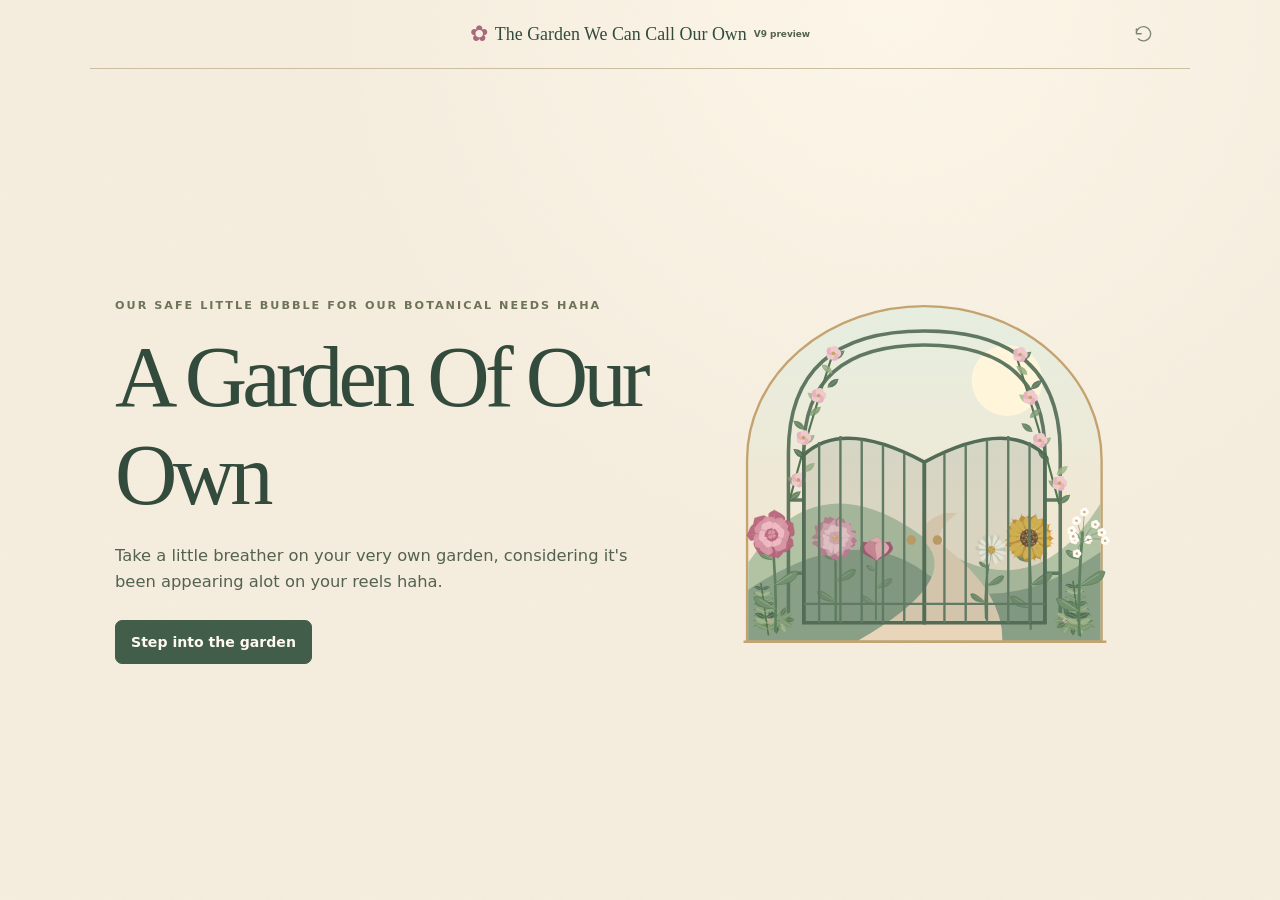
==== commit 8c1fefa8: "Implement isolated V9 botanical catalog, color variants and four species pilot" ====
--- a/index.html
+++ b/index.html
@@ -7,16 +7,16 @@
 <title>The Garden We Grew</title>
 <link rel="stylesheet" href="styles/garden.css?v=8.9">
 <link rel="stylesheet" href="styles/scenery.css?v=8.18">
-<link rel="stylesheet" href="styles/greenhouse.css?v=8.15">
+<link rel="stylesheet" href="styles/greenhouse.css?v=9.0-pilot">
 <link rel="stylesheet" href="styles/finale.css?v=8.19">
 <link rel="stylesheet" href="styles/polish.css?v=8.2">
-<script defer src="garden-model.js?v=8.15"></script>
+<script defer src="garden-model.js?v=9.0-pilot"></script>
 <script defer src="garden-landscape.js?v=5"></script>
-<script defer src="garden-scenes.js?v=8.19"></script>
-<script defer src="garden.js?v=8.18"></script>
+<script defer src="garden-scenes.js?v=9.0-pilot"></script>
+<script defer src="garden.js?v=9.0-pilot"></script>
 </head>
 <body>
-<header class="masthead" id="gardenNavbar"><div class="navbar-brand"><span class="monogram" aria-hidden="true">✿</span><span data-copy="brand">The Garden We Grew</span></div><button type="button" id="reset" class="navbar-reset" aria-label="Start a new garden" data-copy-aria-label="reset" data-copy-title="reset" disabled><svg viewBox="0 0 24 24" width="19" height="19" fill="none" stroke="currentColor" stroke-width="1.7" stroke-linecap="round" stroke-linejoin="round" aria-hidden="true"><path d="M3 11a9 9 0 1 1 2.5 6.3M3 5v6h6"/></svg></button></header>
+<header class="masthead" id="gardenNavbar"><div class="navbar-brand"><span class="monogram" aria-hidden="true">✿</span><span data-copy="brand">The Garden We Grew</span><small class="preview-mark" title="Isolated expansion storage">V9 preview</small></div><button type="button" id="reset" class="navbar-reset" aria-label="Start a new garden" data-copy-aria-label="reset" data-copy-title="reset" disabled><svg viewBox="0 0 24 24" width="19" height="19" fill="none" stroke="currentColor" stroke-width="1.7" stroke-linecap="round" stroke-linejoin="round" aria-hidden="true"><path d="M3 11a9 9 0 1 1 2.5 6.3M3 5v6h6"/></svg></button></header>
 <main id="app" hidden>
 <section id="gateIntro" class="intro">
 <div class="intro-copy"><p class="kicker" data-copy="eyebrow"></p><h1 data-copy="title"></h1><p class="intro-description" data-copy="intro"></p><button type="button" id="openGate" class="button primary" aria-controls="gardenPath" aria-expanded="false" data-copy="enter"></button></div>
@@ -51,7 +51,7 @@
 <div class="scene-navigation scene-back"><a class="button secondary" href="#gardenPath" data-scene-go="gardenPath" data-copy="backPath"></a></div>
 <div class="section-head"><span class="chapter" data-copy="nurseryChapter"></span><div><p class="kicker" data-copy="nurseryKicker"></p><h2 data-copy="nurseryTitle"></h2><p data-copy="nurseryIntro"></p></div></div>
 <div class="progress"><span id="progressText"></span><progress id="progress" value="0" max="6" aria-label="Flowers in bloom" data-copy-aria-label="progressLabel"></progress></div>
-<div id="plants" class="plant-grid"></div>
+<p id="extraProgress" class="quiet" aria-live="polite"></p><div id="plants" class="plant-grid"></div>
 <div id="peachNursery" class="nursery-guide">
   <picture class="nursery-peach">
     <source media="(prefers-reduced-motion: reduce)" srcset="[data-uri]">
@@ -75,6 +75,7 @@
 </div>
 </main>
 <dialog id="helpDialog" class="help-dialog" aria-labelledby="helpTitle"><div class="help-heading"><picture class="help-peach"><source media="(prefers-reduced-motion: reduce)" srcset="[data-uri]"><img src="https://media.tenor.com/ZQ7fGn4s3YwAAAAj/peach-goma-paw-paw.gif" alt="Peach raising her paw" data-copy-alt="peachAlt" width="238" height="202" loading="lazy" decoding="async" referrerpolicy="no-referrer" onerror="this.parentElement.hidden=true"></picture><div><p class="kicker" data-copy="peachName"></p><h2 id="helpTitle" data-copy="helpTitle"></h2></div></div><p data-copy="helpIntro"></p><ol class="help-steps"><li data-copy="helpAdd"></li><li data-copy="helpArrange"></li><li data-copy="helpPosition"></li><li data-copy="helpFinish"></li></ol><button id="closeHelp" type="button" data-copy="helpClose" autofocus></button></dialog>
+<dialog id="saveImageDialog" class="save-image-dialog" aria-labelledby="saveImageTitle"><h2 id="saveImageTitle" data-copy="saveImageTitle"></h2><p id="saveImageInstructions" data-copy="saveImageInstructions"></p><p id="saveImageStatus" role="status" aria-live="polite"></p><img id="savedBouquetImage" data-copy-alt="saveImageAlt" alt="Your bouquet keepsake" width="1200" height="1320" hidden><div class="save-image-actions"><button id="shareBouquetImage" type="button" data-copy="shareImage" hidden></button><a id="downloadBouquetImage" class="button secondary" download="our-garden-bouquet.png" data-copy="downloadImage" hidden></a><button id="closeImageDialog" type="button" class="secondary" data-copy="closeImagePreview"></button></div></dialog>
 <p id="loading" class="loading" role="status">Opening the garden…</p>
 <p id="notice" class="notice" role="status" aria-live="polite"></p>
 <div id="petalTransition" class="petal-transition" aria-hidden="true" hidden><div class="petal-veil"></div><div id="transitionPetals" class="transition-petals"></div></div>
--- a/styles/greenhouse.css
+++ b/styles/greenhouse.css
@@ -40,3 +40,9 @@
 /* 8.15: paint completed SVG wrapping layers directly, with no compositor-dependent transforms. */
 #bouquetArt .wrap-back,#bouquetArt .wrap-left,#bouquetArt .wrap-right,#bouquetArt .wrap-tie{animation:none!important;opacity:1!important;transform:none!important}
 .workbench-status .paper-preview-status{flex-basis:100%;font-size:.72rem;color:var(--forest);font-weight:600}
+
+/* 8.20: real image element for native mobile long-press saving, direct link and file share. */
+.save-image-dialog{width:min(92vw,540px);max-height:90dvh;overflow:auto;overscroll-behavior:contain;padding:16px;border:1px solid var(--line);border-radius:15px;background:var(--paper);color:var(--ink);text-align:center}.save-image-dialog::backdrop{background:#334b3c99}.save-image-dialog h2{font-size:1.65rem;margin:0 0 8px}.save-image-dialog p{font-size:.82rem;line-height:1.45;margin:0 0 9px}.save-image-dialog #savedBouquetImage{display:block;width:100%;max-height:55dvh;height:auto;object-fit:contain;margin:0 auto 12px;border-radius:6px;-webkit-touch-callout:default;touch-action:auto;user-select:auto;-webkit-user-select:auto;pointer-events:auto}.save-image-actions{display:flex;flex-wrap:wrap;gap:8px;justify-content:center}.save-image-actions>*{flex:1 1 140px}.save-image-dialog #saveImageStatus:empty{display:none}
+
+/* V9 isolated botanical pilot. */
+.preview-mark{font:600 .56rem system-ui,sans-serif;white-space:nowrap;color:var(--muted)}.extended-heading{grid-column:1/-1;padding:16px 4px 4px;border-top:1px solid var(--line);margin-top:10px}.extended-heading h3{font-size:1.65rem;margin-bottom:6px}.extended-heading p{font-size:.85rem;color:var(--muted);margin:0}.flower-color-control{display:flex;flex-direction:column;gap:4px;font-size:.74rem;color:var(--muted);margin:4px 0 10px;text-align:left;min-width:0}.flower-color-control select{width:100%;min-width:0;min-height:44px;padding:6px 4px;background:var(--paper);border:1px solid var(--line);color:var(--ink);font-size:.8rem}.tray-flower .flower-color-control{margin:3px 0;width:100%}.tray-flower .flower-color-control select{font-size:.72rem}#extraProgress{font-size:.78rem;color:var(--muted)}@media(max-width:360px){.preview-mark{display:none}}
